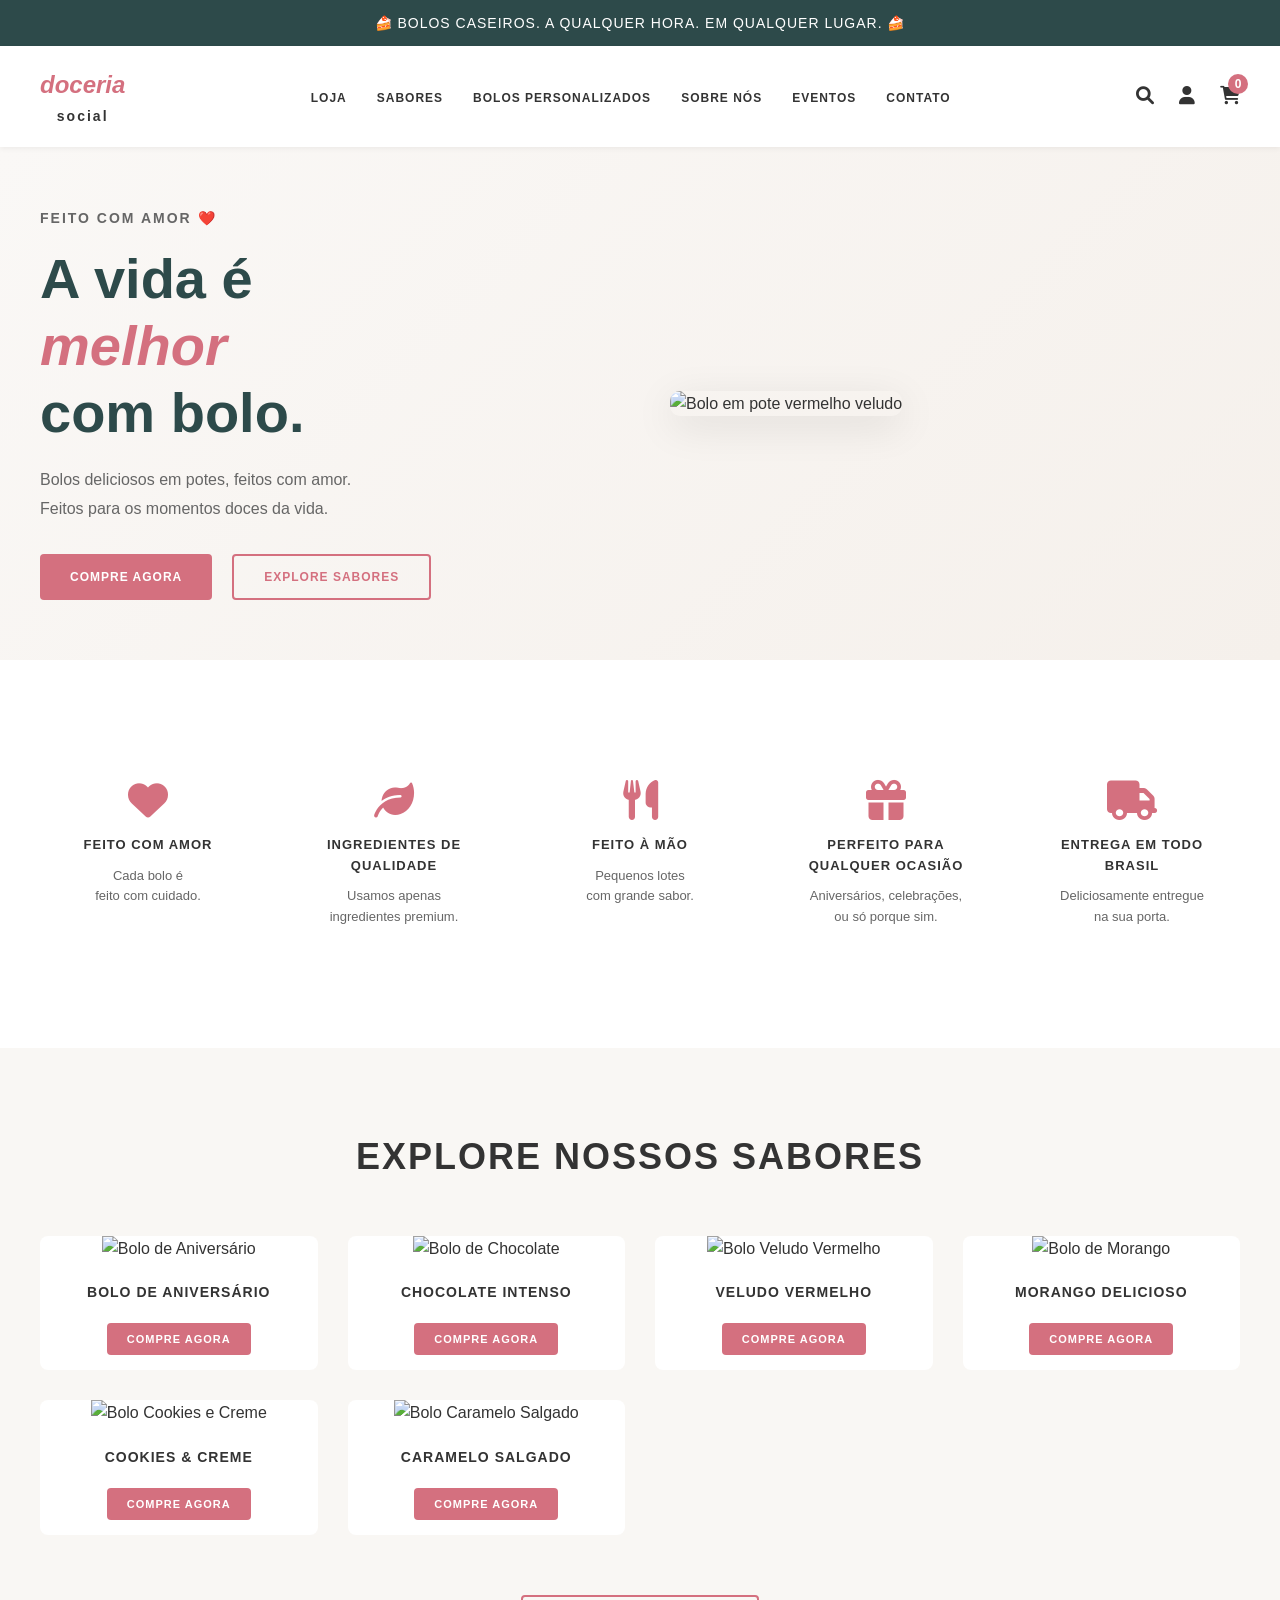
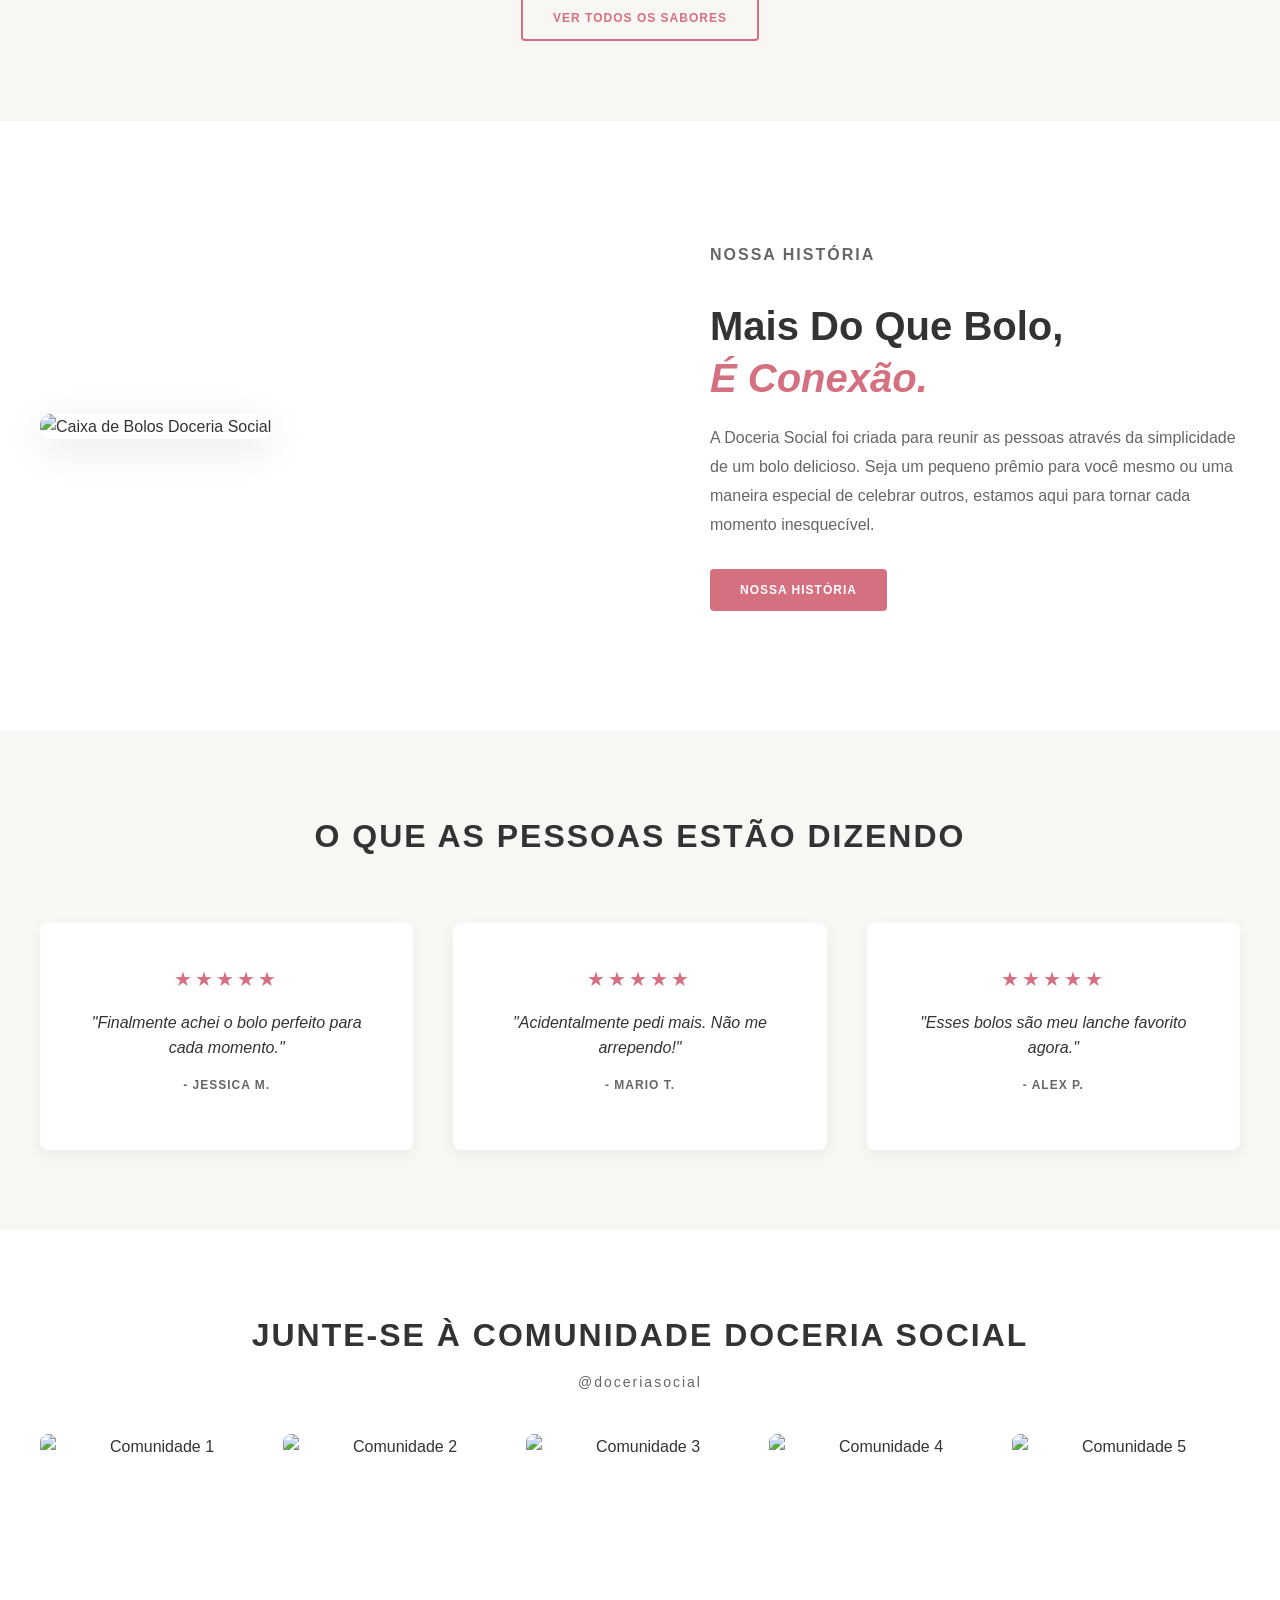
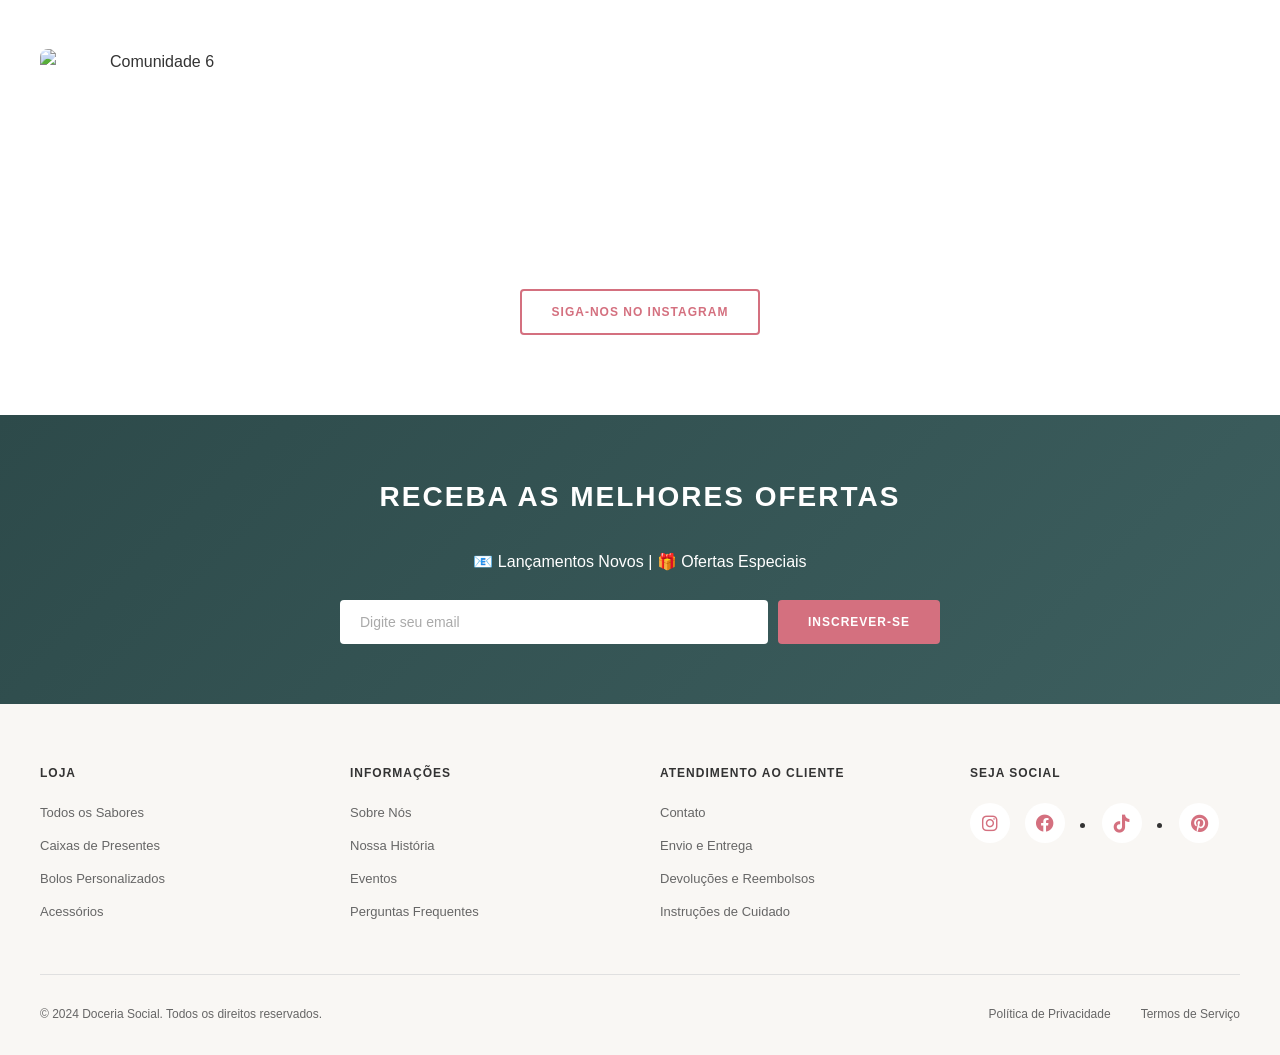
==== index.html @ 0eef9b33 "Criação inicial do site da doceria com HTML, CSS e JavaScript" ====
<!DOCTYPE html>
<html lang="pt-BR">
<head>
    <meta charset="UTF-8">
    <meta name="viewport" content="width=device-width, initial-scale=1.0">
    <title>Doceria Social - Bolos Caseiros, A Qualquer Hora, Em Qualquer Lugar</title>
    <link rel="stylesheet" href="style.css">
    <link rel="stylesheet" href="https://cdnjs.cloudflare.com/ajax/libs/font-awesome/6.0.0/css/all.min.css">
</head>
<body>
    <!-- Header -->
    <header class="header">
        <div class="header-top">
            <p>🍰 BOLOS CASEIROS. A QUALQUER HORA. EM QUALQUER LUGAR. 🍰</p>
        </div>
        <nav class="navbar">
            <div class="nav-container">
                <div class="logo">
                    <span class="logo-text">doceria</span>
                    <span class="logo-subtitle">social</span>
                </div>
                <ul class="nav-menu">
                    <li><a href="#shop">LOJA</a></li>
                    <li><a href="#flavors">SABORES</a></li>
                    <li><a href="#custom">BOLOS PERSONALIZADOS</a></li>
                    <li><a href="#about">SOBRE NÓS</a></li>
                    <li><a href="#events">EVENTOS</a></li>
                    <li><a href="#contact">CONTATO</a></li>
                </ul>
                <div class="nav-icons">
                    <a href="#search"><i class="fas fa-search"></i></a>
                    <a href="#account"><i class="fas fa-user"></i></a>
                    <a href="#cart"><i class="fas fa-shopping-cart"></i><span class="cart-badge">0</span></a>
                </div>
            </div>
        </nav>
    </header>

    <!-- Hero Section -->
    <section class="hero">
        <div class="hero-content">
            <p class="hero-subtitle">FEITO COM AMOR ❤️</p>
            <h1>A vida é<br><span class="hero-highlight">melhor</span><br>com bolo.</h1>
            <p class="hero-description">Bolos deliciosos em potes, feitos com amor.<br>Feitos para os momentos doces da vida.</p>
            <div class="hero-buttons">
                <button class="btn btn-primary">COMPRE AGORA</button>
                <button class="btn btn-secondary">EXPLORE SABORES</button>
            </div>
        </div>
        <div class="hero-image">
            <img src="images/hero-cake.jpg" alt="Bolo em pote vermelho veludo">
        </div>
    </section>

    <!-- Features Section -->
    <section class="features">
        <div class="features-container">
            <div class="feature">
                <i class="fas fa-heart"></i>
                <h3>FEITO COM AMOR</h3>
                <p>Cada bolo é<br>feito com cuidado.</p>
            </div>
            <div class="feature">
                <i class="fas fa-leaf"></i>
                <h3>INGREDIENTES DE QUALIDADE</h3>
                <p>Usamos apenas<br>ingredientes premium.</p>
            </div>
            <div class="feature">
                <i class="fas fa-utensils"></i>
                <h3>FEITO À MÃO</h3>
                <p>Pequenos lotes<br>com grande sabor.</p>
            </div>
            <div class="feature">
                <i class="fas fa-gift"></i>
                <h3>PERFEITO PARA QUALQUER OCASIÃO</h3>
                <p>Aniversários, celebrações,<br>ou só porque sim.</p>
            </div>
            <div class="feature">
                <i class="fas fa-truck"></i>
                <h3>ENTREGA EM TODO BRASIL</h3>
                <p>Deliciosamente entregue<br>na sua porta.</p>
            </div>
        </div>
    </section>

    <!-- Most Loved Flavors -->
    <section id="flavors" class="flavors">
        <div class="section-title">
            <h2>EXPLORE NOSSOS SABORES</h2>
        </div>
        <div class="flavors-grid">
            <div class="flavor-card">
                <img src="images/bolo-aniversario.jpg" alt="Bolo de Aniversário">
                <h3>BOLO DE ANIVERSÁRIO</h3>
                <button class="btn-flavor">COMPRE AGORA</button>
            </div>
            <div class="flavor-card">
                <img src="images/bolo-chocolate.jpg" alt="Bolo de Chocolate">
                <h3>CHOCOLATE INTENSO</h3>
                <button class="btn-flavor">COMPRE AGORA</button>
            </div>
            <div class="flavor-card">
                <img src="images/bolo-veludo.jpg" alt="Bolo Veludo Vermelho">
                <h3>VELUDO VERMELHO</h3>
                <button class="btn-flavor">COMPRE AGORA</button>
            </div>
            <div class="flavor-card">
                <img src="images/bolo-morango.jpg" alt="Bolo de Morango">
                <h3>MORANGO DELICIOSO</h3>
                <button class="btn-flavor">COMPRE AGORA</button>
            </div>
            <div class="flavor-card">
                <img src="images/bolo-cookies.jpg" alt="Bolo Cookies e Creme">
                <h3>COOKIES & CREME</h3>
                <button class="btn-flavor">COMPRE AGORA</button>
            </div>
            <div class="flavor-card">
                <img src="images/bolo-caramelo.jpg" alt="Bolo Caramelo Salgado">
                <h3>CARAMELO SALGADO</h3>
                <button class="btn-flavor">COMPRE AGORA</button>
            </div>
        </div>
        <button class="btn btn-view-all">VER TODOS OS SABORES</button>
    </section>

    <!-- Our Story -->
    <section id="about" class="story">
        <div class="story-image">
            <img src="images/story-box.jpg" alt="Caixa de Bolos Doceria Social">
        </div>
        <div class="story-content">
            <p class="story-label">NOSSA HISTÓRIA</p>
            <h2>Mais Do Que Bolo,<br><span class="highlight">É Conexão.</span></h2>
            <p>A Doceria Social foi criada para reunir as pessoas através da simplicidade de um bolo delicioso. Seja um pequeno prêmio para você mesmo ou uma maneira especial de celebrar outros, estamos aqui para tornar cada momento inesquecível.</p>
            <button class="btn btn-primary">NOSSA HISTÓRIA</button>
        </div>
    </section>

    <!-- Testimonials -->
    <section class="testimonials">
        <h2>O QUE AS PESSOAS ESTÃO DIZENDO</h2>
        <div class="testimonials-grid">
            <div class="testimonial">
                <div class="stars">★★★★★</div>
                <p>"Finalmente achei o bolo perfeito para cada momento."</p>
                <p class="author">- JESSICA M.</p>
            </div>
            <div class="testimonial">
                <div class="stars">★★★★★</div>
                <p>"Acidentalmente pedi mais. Não me arrependo!"</p>
                <p class="author">- MARIO T.</p>
            </div>
            <div class="testimonial">
                <div class="stars">★★★★★</div>
                <p>"Esses bolos são meu lanche favorito agora."</p>
                <p class="author">- ALEX P.</p>
            </div>
        </div>
    </section>

    <!-- Community -->
    <section class="community">
        <h2>JUNTE-SE À COMUNIDADE DOCERIA SOCIAL</h2>
        <p>@doceriasocial</p>
        <div class="community-grid">
            <img src="images/community-1.jpg" alt="Comunidade 1">
            <img src="images/community-2.jpg" alt="Comunidade 2">
            <img src="images/community-3.jpg" alt="Comunidade 3">
            <img src="images/community-4.jpg" alt="Comunidade 4">
            <img src="images/community-5.jpg" alt="Comunidade 5">
            <img src="images/community-6.jpg" alt="Comunidade 6">
        </div>
        <button class="btn btn-secondary">SIGA-NOS NO INSTAGRAM</button>
    </section>

    <!-- Newsletter -->
    <section class="newsletter">
        <h2>RECEBA AS MELHORES OFERTAS</h2>
        <div class="newsletter-content">
            <div class="newsletter-text">
                <p>📧 Lançamentos Novos | 🎁 Ofertas Especiais</p>
            </div>
            <form class="newsletter-form">
                <input type="email" placeholder="Digite seu email" required>
                <button type="submit" class="btn btn-primary">INSCREVER-SE</button>
            </form>
        </div>
    </section>

    <!-- Footer -->
    <footer class="footer">
        <div class="footer-content">
            <div class="footer-section">
                <h4>LOJA</h4>
                <ul>
                    <li><a href="#">Todos os Sabores</a></li>
                    <li><a href="#">Caixas de Presentes</a></li>
                    <li><a href="#">Bolos Personalizados</a></li>
                    <li><a href="#">Acessórios</a></li>
                </ul>
            </div>
            <div class="footer-section">
                <h4>INFORMAÇÕES</h4>
                <ul>
                    <li><a href="#">Sobre Nós</a></li>
                    <li><a href="#">Nossa História</a></li>
                    <li><a href="#">Eventos</a></li>
                    <li><a href="#">Perguntas Frequentes</a></li>
                </ul>
            </div>
            <div class="footer-section">
                <h4>ATENDIMENTO AO CLIENTE</h4>
                <ul>
                    <li><a href="#">Contato</a></li>
                    <li><a href="#">Envio e Entrega</a></li>
                    <li><a href="#">Devoluções e Reembolsos</a></li>
                    <li><a href="#">Instruções de Cuidado</a></li>
                </ul>
            </div>
            <div class="footer-section">
                <h4>SEJA SOCIAL</h4>
                <div class="social-icons">
                    <a href="#"><i class="fab fa-instagram"></i></a>
                    <a href="#"><i class="fab fa-facebook"></i></a>
                    <li><a href="#"><i class="fab fa-tiktok"></i></a>
                    <li><a href="#"><i class="fab fa-pinterest"></i></a>
                </div>
            </div>
        </div>
        <div class="footer-bottom">
            <p>© 2024 Doceria Social. Todos os direitos reservados.</p>
            <div class="footer-links">
                <a href="#">Política de Privacidade</a>
                <a href="#">Termos de Serviço</a>
            </div>
        </div>
    </footer>

    <script src="script.js"></script>
</body>
</html>
---- style.css ----
:root {
    --primary-color: #d4707f;
    --secondary-color: #2d4a4a;
    --text-dark: #333333;
    --text-light: #666666;
    --bg-light: #f9f7f4;
    --bg-white: #ffffff;
    --accent-pink: #c8595f;
    --border-color: #e0e0e0;
    --font-family: 'Segoe UI', Tahoma, Geneva, Verdana, sans-serif;
}

* {
    margin: 0;
    padding: 0;
    box-sizing: border-box;
}

html {
    scroll-behavior: smooth;
}

body {
    font-family: var(--font-family);
    color: var(--text-dark);
    line-height: 1.6;
    background-color: var(--bg-white);
}

/* HEADER */
.header-top {
    background-color: var(--secondary-color);
    color: white;
    text-align: center;
    padding: 12px 20px;
    font-size: 14px;
    letter-spacing: 1px;
}

.navbar {
    background-color: var(--bg-white);
    box-shadow: 0 2px 5px rgba(0, 0, 0, 0.05);
    position: sticky;
    top: 0;
    z-index: 100;
}

.nav-container {
    max-width: 1400px;
    margin: 0 auto;
    padding: 20px 40px;
    display: flex;
    justify-content: space-between;
    align-items: center;
}

.logo {
    display: flex;
    flex-direction: column;
    align-items: center;
    text-decoration: none;
    cursor: pointer;
}

.logo-text {
    color: var(--primary-color);
    font-size: 24px;
    font-weight: 700;
    font-style: italic;
}

.logo-subtitle {
    color: var(--text-dark);
    font-size: 14px;
    font-weight: 700;
    letter-spacing: 2px;
}

.nav-menu {
    display: flex;
    list-style: none;
    gap: 30px;
}

.nav-menu a {
    text-decoration: none;
    color: var(--text-dark);
    font-size: 12px;
    font-weight: 600;
    letter-spacing: 1px;
    transition: color 0.3s ease;
}

.nav-menu a:hover {
    color: var(--primary-color);
}

.nav-icons {
    display: flex;
    gap: 25px;
    align-items: center;
}

.nav-icons a {
    color: var(--text-dark);
    font-size: 18px;
    text-decoration: none;
    transition: color 0.3s ease;
    position: relative;
}

.nav-icons a:hover {
    color: var(--primary-color);
}

.cart-badge {
    position: absolute;
    top: -8px;
    right: -8px;
    background-color: var(--primary-color);
    color: white;
    border-radius: 50%;
    width: 20px;
    height: 20px;
    display: flex;
    align-items: center;
    justify-content: center;
    font-size: 12px;
    font-weight: bold;
}

/* HERO SECTION */
.hero {
    display: grid;
    grid-template-columns: 1fr 1fr;
    max-width: 1400px;
    margin: 0 auto;
    padding: 60px 40px;
    align-items: center;
    gap: 60px;
    background: linear-gradient(135deg, #faf8f6 0%, #f5f0eb 100%);
}

.hero-content {
    padding-right: 40px;
}

.hero-subtitle {
    color: var(--text-light);
    font-size: 14px;
    letter-spacing: 2px;
    font-weight: 600;
    margin-bottom: 15px;
}

.hero h1 {
    font-size: 56px;
    line-height: 1.2;
    color: var(--secondary-color);
    margin-bottom: 20px;
    font-weight: 700;
}

.hero-highlight {
    color: var(--primary-color);
    font-style: italic;
}

.hero-description {
    color: var(--text-light);
    font-size: 16px;
    margin-bottom: 30px;
    line-height: 1.8;
}

.hero-buttons {
    display: flex;
    gap: 20px;
}

.hero-image img {
    width: 100%;
    height: auto;
    border-radius: 10px;
    box-shadow: 0 10px 40px rgba(0, 0, 0, 0.1);
}

/* BUTTONS */
.btn {
    padding: 14px 30px;
    border: none;
    border-radius: 4px;
    font-size: 12px;
    font-weight: 700;
    letter-spacing: 1px;
    cursor: pointer;
    transition: all 0.3s ease;
    text-transform: uppercase;
}

.btn-primary {
    background-color: var(--primary-color);
    color: white;
}

.btn-primary:hover {
    background-color: var(--accent-pink);
    transform: translateY(-2px);
    box-shadow: 0 5px 15px rgba(212, 112, 127, 0.3);
}

.btn-secondary {
    background-color: transparent;
    color: var(--primary-color);
    border: 2px solid var(--primary-color);
}

.btn-secondary:hover {
    background-color: var(--primary-color);
    color: white;
}

.btn-view-all {
    background-color: transparent;
    color: var(--primary-color);
    border: 2px solid var(--primary-color);
    margin-top: 40px;
}

.btn-flavor {
    background-color: var(--primary-color);
    color: white;
    padding: 10px 20px;
    border: none;
    border-radius: 4px;
    font-size: 11px;
    font-weight: 700;
    letter-spacing: 1px;
    cursor: pointer;
    transition: all 0.3s ease;
    text-transform: uppercase;
}

.btn-flavor:hover {
    background-color: var(--accent-pink);
}

/* FEATURES SECTION */
.features {
    max-width: 1400px;
    margin: 60px auto;
    padding: 40px;
}

.features-container {
    display: grid;
    grid-template-columns: repeat(5, 1fr);
    gap: 30px;
    text-align: center;
}

.feature {
    padding: 20px;
}

.feature i {
    font-size: 40px;
    color: var(--primary-color);
    margin-bottom: 15px;
}

.feature h3 {
    color: var(--text-dark);
    font-size: 13px;
    letter-spacing: 1px;
    margin-bottom: 10px;
    font-weight: 700;
}

.feature p {
    color: var(--text-light);
    font-size: 13px;
    line-height: 1.6;
}

/* FLAVORS SECTION */
.flavors {
    background-color: var(--bg-light);
    padding: 80px 40px;
    text-align: center;
}

.section-title {
    margin-bottom: 50px;
}

.section-title h2 {
    font-size: 36px;
    color: var(--text-dark);
    letter-spacing: 2px;
    font-weight: 700;
}

.flavors-grid {
    display: grid;
    grid-template-columns: repeat(auto-fit, minmax(250px, 1fr));
    gap: 30px;
    max-width: 1400px;
    margin: 0 auto 40px;
}

.flavor-card {
    background-color: white;
    border-radius: 8px;
    overflow: hidden;
    transition: transform 0.3s ease, box-shadow 0.3s ease;
    cursor: pointer;
}

.flavor-card:hover {
    transform: translateY(-5px);
    box-shadow: 0 10px 30px rgba(0, 0, 0, 0.1);
}

.flavor-card img {
    width: 100%;
    height: 250px;
    object-fit: cover;
}

.flavor-card h3 {
    padding: 20px;
    font-size: 14px;
    color: var(--text-dark);
    letter-spacing: 1px;
    font-weight: 700;
}

.flavor-card .btn-flavor {
    margin-bottom: 15px;
}

.flavors .btn-view-all {
    display: inline-block;
    margin-top: 20px;
}

/* STORY SECTION */
.story {
    display: grid;
    grid-template-columns: 1fr 1fr;
    max-width: 1400px;
    margin: 60px auto;
    padding: 60px 40px;
    gap: 60px;
    align-items: center;
}

.story-image img {
    width: 100%;
    height: auto;
    border-radius: 10px;
    box-shadow: 0 10px 40px rgba(0, 0, 0, 0.1);
}

.story-content {
    padding-left: 40px;
}

.story-label {
    color: var(--text-light);
    font-size: 12px;
    letter-spacing: 2px;
    font-weight: 600;
    margin-bottom: 15px;
}

.story-content h2 {
    font-size: 40px;
    color: var(--text-dark);
    margin-bottom: 20px;
    line-height: 1.3;
    font-weight: 700;
}

.story-content .highlight {
    color: var(--primary-color);
    font-style: italic;
}

.story-content p {
    color: var(--text-light);
    font-size: 16px;
    margin-bottom: 30px;
    line-height: 1.8;
}

/* TESTIMONIALS */
.testimonials {
    background-color: var(--bg-light);
    padding: 80px 40px;
    text-align: center;
}

.testimonials h2 {
    font-size: 32px;
    color: var(--text-dark);
    letter-spacing: 2px;
    margin-bottom: 60px;
    font-weight: 700;
}

.testimonials-grid {
    display: grid;
    grid-template-columns: repeat(auto-fit, minmax(300px, 1fr));
    gap: 40px;
    max-width: 1200px;
    margin: 0 auto;
}

.testimonial {
    background-color: white;
    padding: 40px;
    border-radius: 8px;
    box-shadow: 0 5px 15px rgba(0, 0, 0, 0.05);
}

.testimonial .stars {
    color: var(--primary-color);
    font-size: 20px;
    margin-bottom: 15px;
    letter-spacing: 3px;
}

.testimonial p {
    color: var(--text-dark);
    font-size: 16px;
    margin-bottom: 15px;
    font-style: italic;
}

.testimonial .author {
    color: var(--text-light);
    font-size: 12px;
    font-weight: 600;
    letter-spacing: 1px;
    font-style: normal;
}

/* COMMUNITY */
.community {
    padding: 80px 40px;
    text-align: center;
    background-color: white;
}

.community h2 {
    font-size: 32px;
    color: var(--text-dark);
    letter-spacing: 2px;
    margin-bottom: 10px;
    font-weight: 700;
}

.community > p {
    color: var(--text-light);
    font-size: 14px;
    letter-spacing: 2px;
    margin-bottom: 40px;
}

.community-grid {
    display: grid;
    grid-template-columns: repeat(auto-fit, minmax(200px, 1fr));
    gap: 15px;
    max-width: 1200px;
    margin: 0 auto 40px;
}

.community-grid img {
    width: 100%;
    height: 200px;
    object-fit: cover;
    border-radius: 8px;
    cursor: pointer;
    transition: transform 0.3s ease;
}

.community-grid img:hover {
    transform: scale(1.05);
}

/* NEWSLETTER */
.newsletter {
    background: linear-gradient(135deg, var(--secondary-color) 0%, #3d5f5f 100%);
    color: white;
    padding: 60px 40px;
    text-align: center;
}

.newsletter h2 {
    font-size: 28px;
    letter-spacing: 2px;
    margin-bottom: 30px;
    font-weight: 700;
}

.newsletter-content {
    max-width: 600px;
    margin: 0 auto;
}

.newsletter-text {
    margin-bottom: 25px;
}

.newsletter-text p {
    font-size: 16px;
}

.newsletter-form {
    display: flex;
    gap: 10px;
}

.newsletter-form input {
    flex: 1;
    padding: 14px 20px;
    border: none;
    border-radius: 4px;
    font-size: 14px;
}

.newsletter-form input::placeholder {
    color: #aaa;
}

/* FOOTER */
.footer {
    background-color: var(--bg-light);
    padding: 60px 40px 30px;
}

.footer-content {
    max-width: 1400px;
    margin: 0 auto 40px;
    display: grid;
    grid-template-columns: repeat(4, 1fr);
    gap: 40px;
}

.footer-section h4 {
    color: var(--text-dark);
    font-size: 12px;
    letter-spacing: 1px;
    margin-bottom: 20px;
    font-weight: 700;
}

.footer-section ul {
    list-style: none;
}

.footer-section a {
    color: var(--text-light);
    text-decoration: none;
    font-size: 13px;
    display: block;
    margin-bottom: 12px;
    transition: color 0.3s ease;
}

.footer-section a:hover {
    color: var(--primary-color);
}

.social-icons {
    display: flex;
    gap: 15px;
}

.social-icons a {
    display: inline-flex;
    width: 40px;
    height: 40px;
    background-color: white;
    border-radius: 50%;
    align-items: center;
    justify-content: center;
    color: var(--primary-color);
    font-size: 18px;
    margin-bottom: 0;
    transition: all 0.3s ease;
}

.social-icons a:hover {
    background-color: var(--primary-color);
    color: white;
}

.footer-bottom {
    max-width: 1400px;
    margin: 0 auto;
    padding-top: 30px;
    border-top: 1px solid var(--border-color);
    display: flex;
    justify-content: space-between;
    align-items: center;
}

.footer-bottom p {
    color: var(--text-light);
    font-size: 12px;
}

.footer-links {
    display: flex;
    gap: 30px;
}

.footer-links a {
    color: var(--text-light);
    text-decoration: none;
    font-size: 12px;
    transition: color 0.3s ease;
}

.footer-links a:hover {
    color: var(--primary-color);
}

/* RESPONSIVE */
@media (max-width: 768px) {
    .nav-container {
        flex-direction: column;
        gap: 20px;
        padding: 15px 20px;
    }

    .nav-menu {
        flex-wrap: wrap;
        gap: 15px;
        justify-content: center;
    }

    .hero {
        grid-template-columns: 1fr;
        padding: 40px 20px;
        gap: 30px;
    }

    .hero-content {
        padding-right: 0;
    }

    .hero h1 {
        font-size: 36px;
    }

    .hero-buttons {
        flex-direction: column;
    }

    .features-container {
        grid-template-columns: repeat(auto-fit, minmax(150px, 1fr));
        gap: 20px;
    }

    .story {
        grid-template-columns: 1fr;
        padding: 40px 20px;
        gap: 30px;
    }

    .story-content {
        padding-left: 0;
    }

    .flavors-grid {
        grid-template-columns: repeat(auto-fit, minmax(200px, 1fr));
    }

    .footer-content {
        grid-template-columns: repeat(2, 1fr);
        gap: 30px;
    }

    .footer-bottom {
        flex-direction: column;
        gap: 20px;
        text-align: center;
    }

    .testimonials-grid {
        grid-template-columns: 1fr;
    }
}
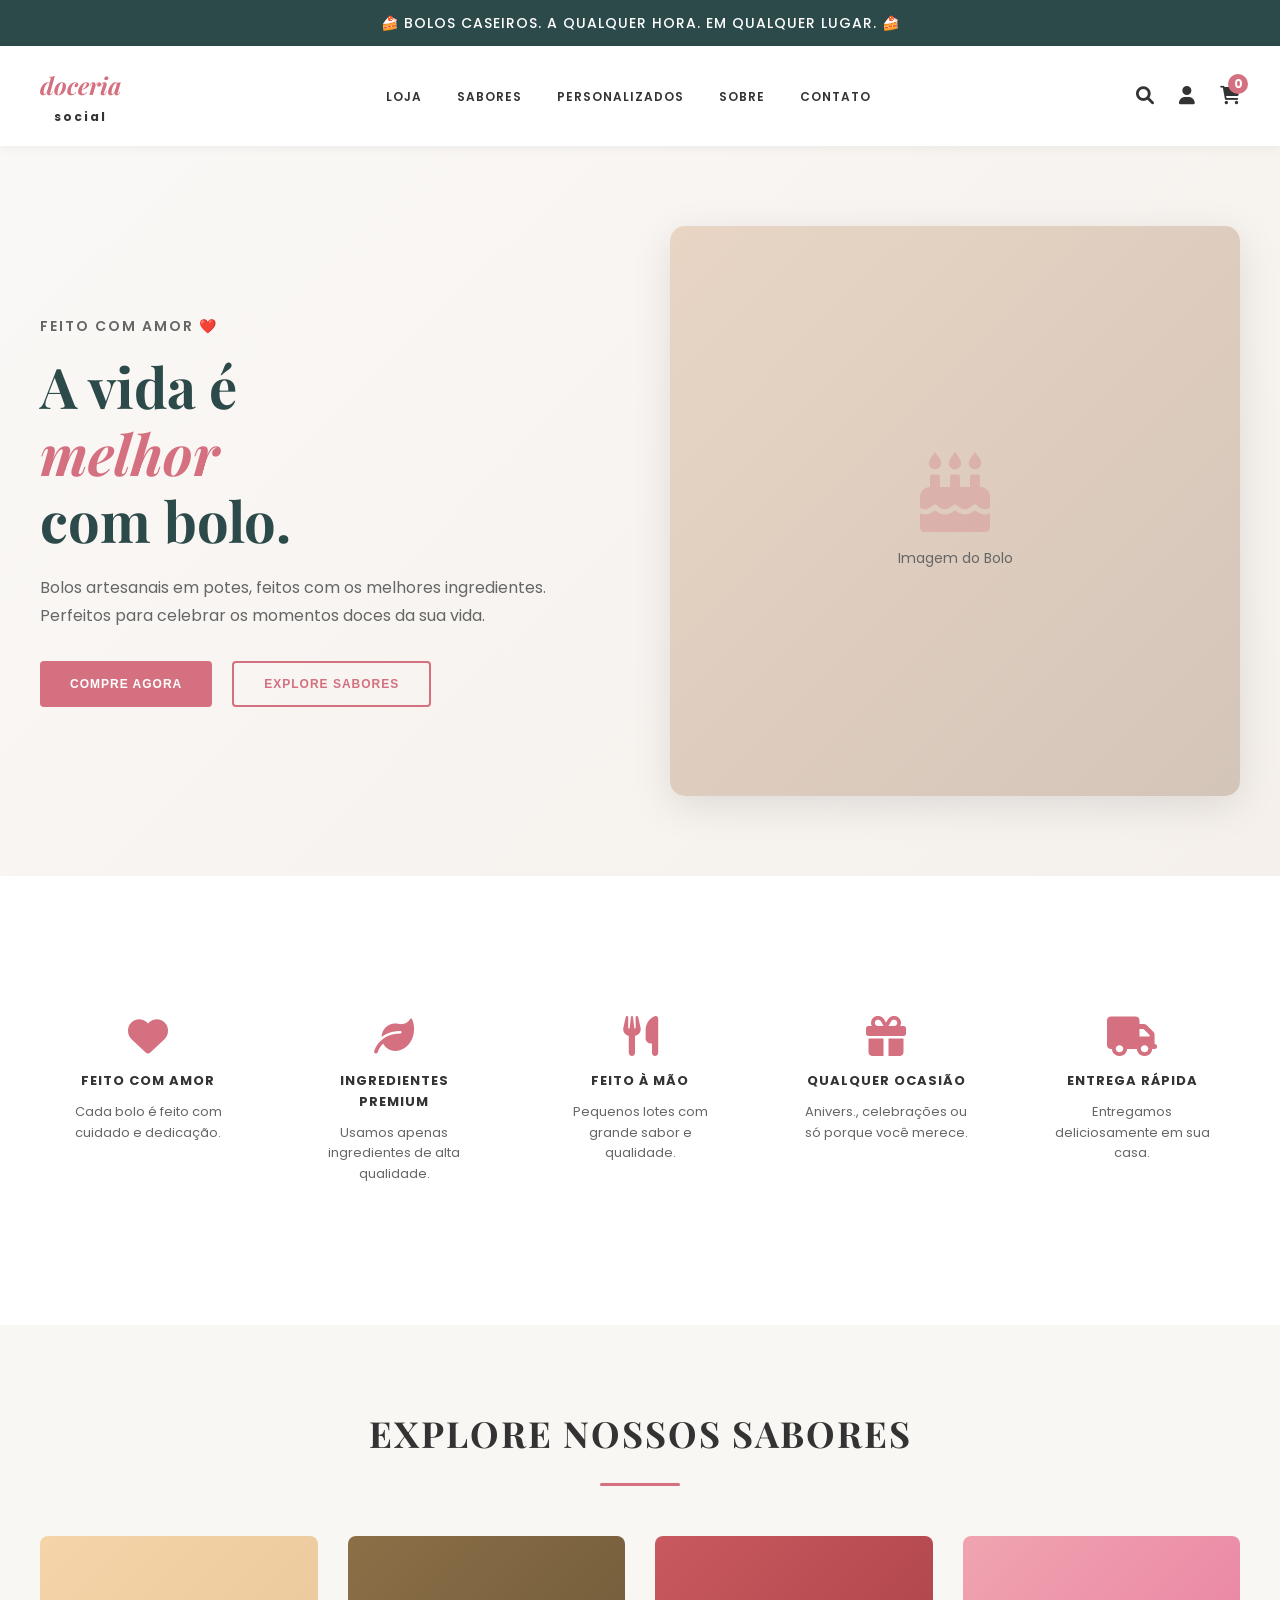
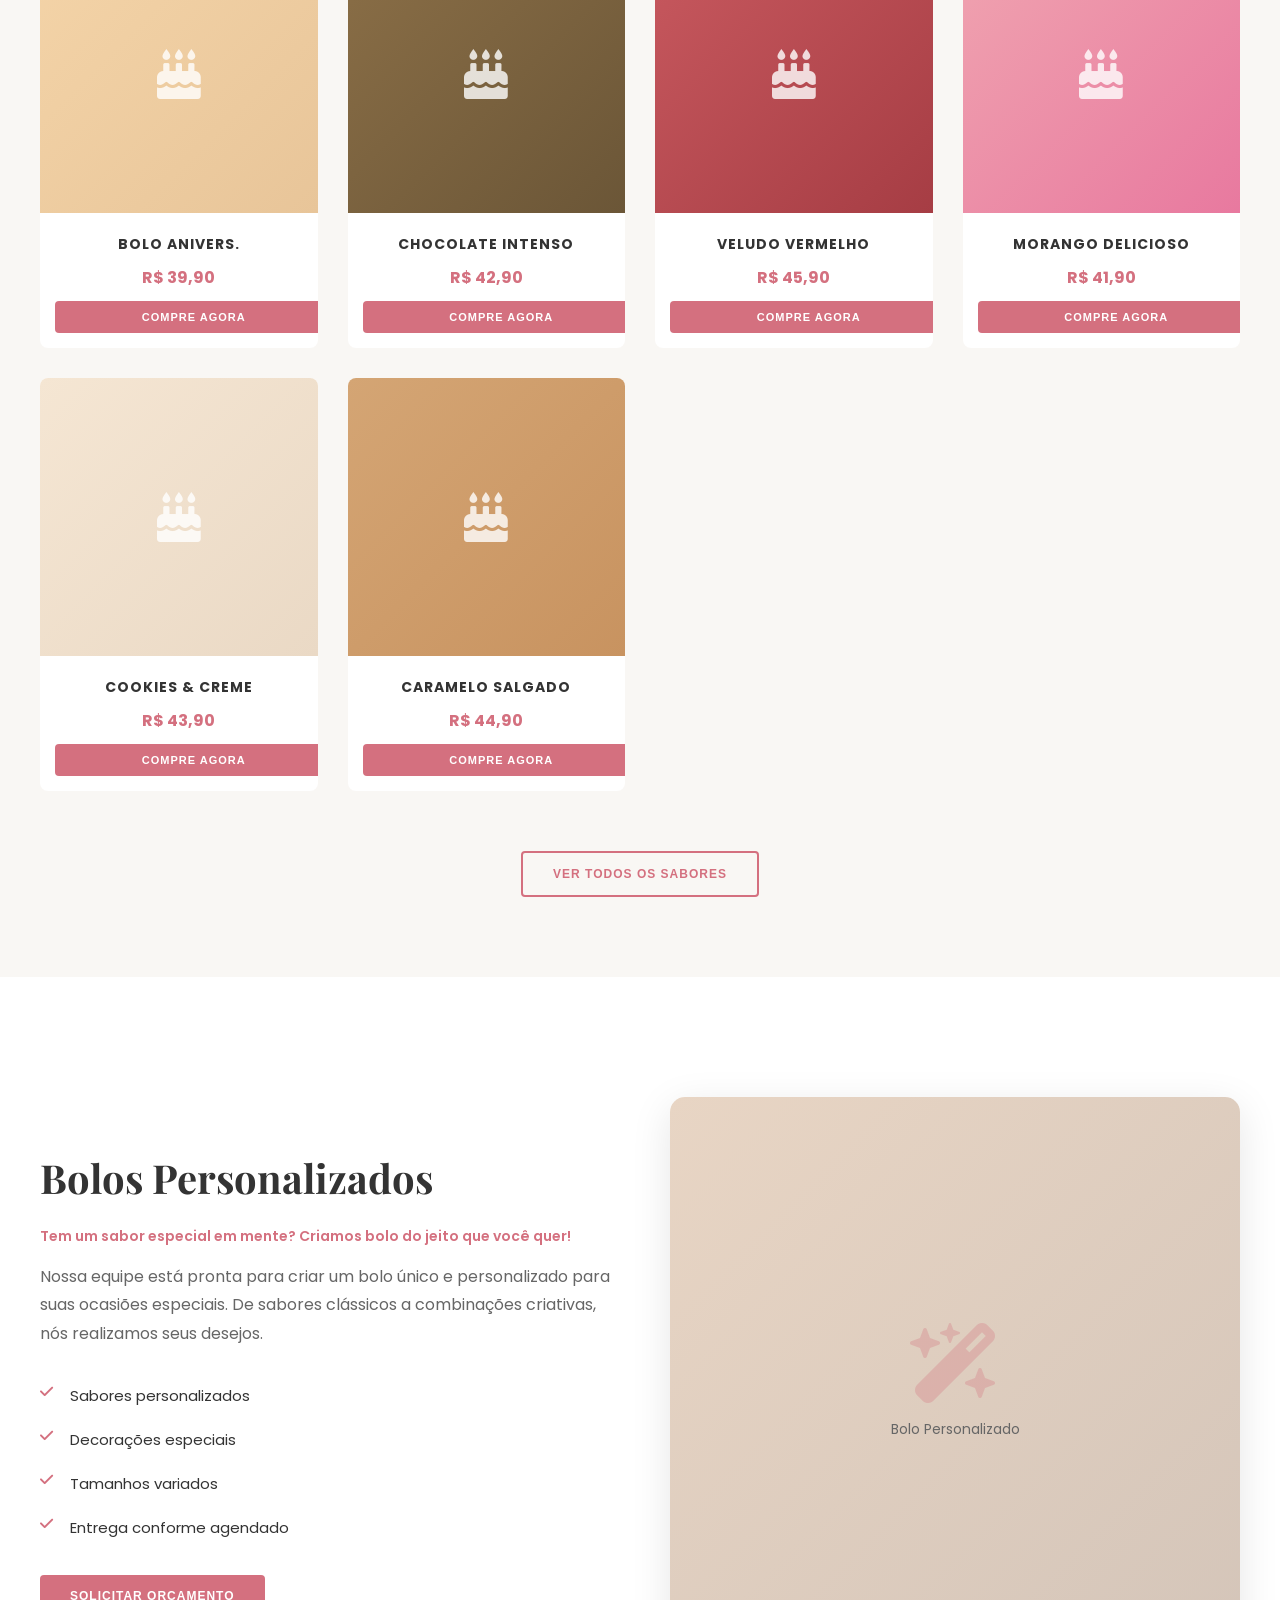
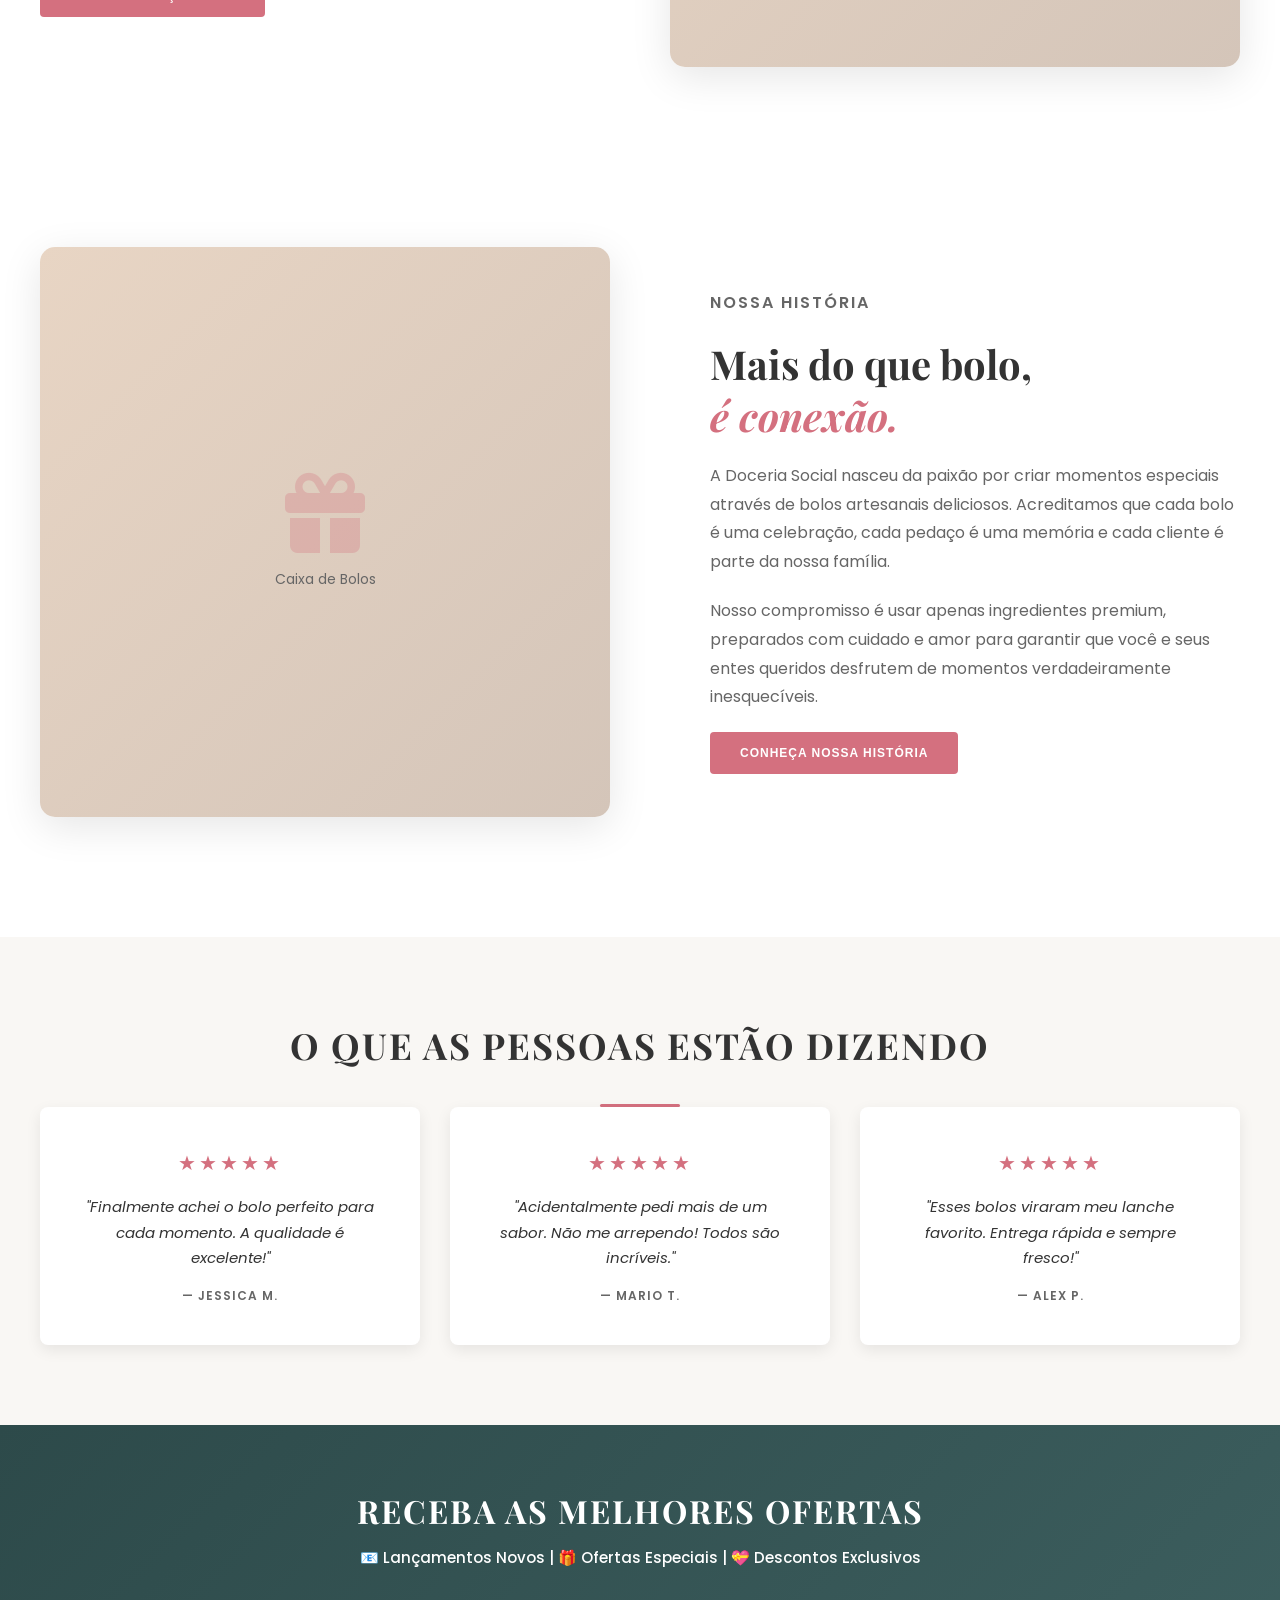
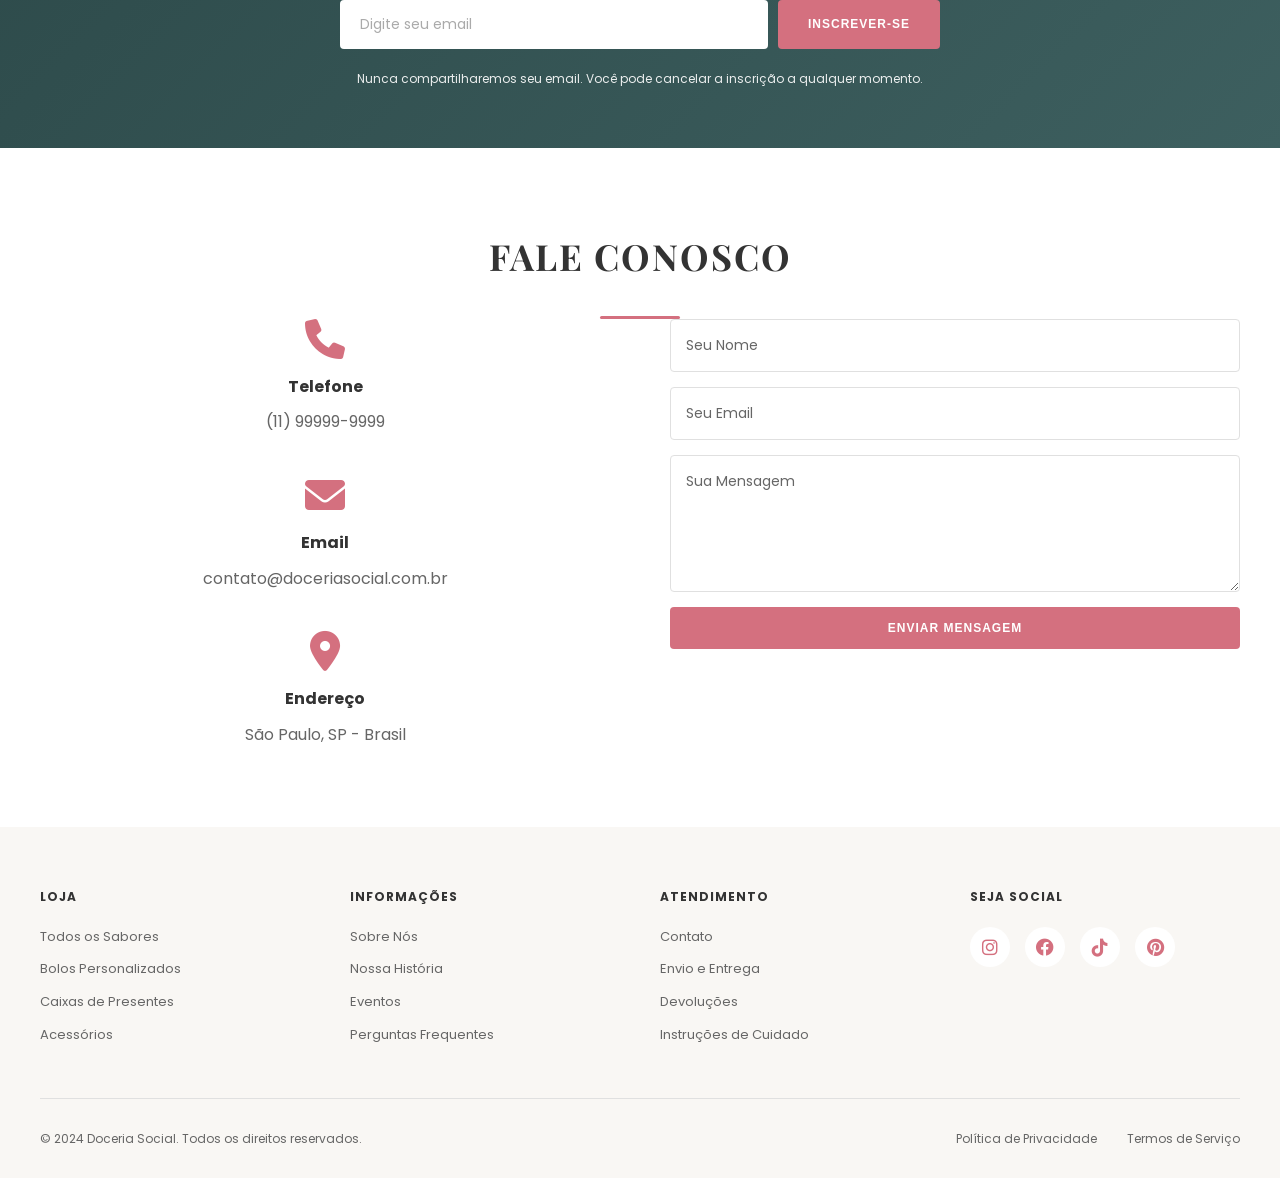
==== commit aead8a0b: "Refatoração completa: correção de bugs e design profissional" ====
--- a/index.html
+++ b/index.html
@@ -3,9 +3,10 @@
 <head>
     <meta charset="UTF-8">
     <meta name="viewport" content="width=device-width, initial-scale=1.0">
-    <title>Doceria Social - Bolos Caseiros, A Qualquer Hora, Em Qualquer Lugar</title>
+    <title>Doceria Social - Bolos Caseiros Artesanais 🍰</title>
     <link rel="stylesheet" href="style.css">
     <link rel="stylesheet" href="https://cdnjs.cloudflare.com/ajax/libs/font-awesome/6.0.0/css/all.min.css">
+    <link href="https://fonts.googleapis.com/css2?family=Playfair+Display:wght@700&family=Poppins:wght@400;500;600;700&display=swap" rel="stylesheet">
 </head>
 <body>
     <!-- Header -->
@@ -22,15 +23,19 @@
                 <ul class="nav-menu">
                     <li><a href="#shop">LOJA</a></li>
                     <li><a href="#flavors">SABORES</a></li>
-                    <li><a href="#custom">BOLOS PERSONALIZADOS</a></li>
-                    <li><a href="#about">SOBRE NÓS</a></li>
-                    <li><a href="#events">EVENTOS</a></li>
+                    <li><a href="#custom">PERSONALIZADOS</a></li>
+                    <li><a href="#about">SOBRE</a></li>
                     <li><a href="#contact">CONTATO</a></li>
                 </ul>
                 <div class="nav-icons">
-                    <a href="#search"><i class="fas fa-search"></i></a>
-                    <a href="#account"><i class="fas fa-user"></i></a>
-                    <a href="#cart"><i class="fas fa-shopping-cart"></i><span class="cart-badge">0</span></a>
+                    <a href="#search" class="icon-link"><i class="fas fa-search"></i></a>
+                    <a href="#account" class="icon-link"><i class="fas fa-user"></i></a>
+                    <a href="#cart" class="icon-link cart-icon"><i class="fas fa-shopping-cart"></i><span class="cart-badge">0</span></a>
+                </div>
+                <div class="hamburger">
+                    <span></span>
+                    <span></span>
+                    <span></span>
                 </div>
             </div>
         </nav>
@@ -41,44 +46,47 @@
         <div class="hero-content">
             <p class="hero-subtitle">FEITO COM AMOR ❤️</p>
             <h1>A vida é<br><span class="hero-highlight">melhor</span><br>com bolo.</h1>
-            <p class="hero-description">Bolos deliciosos em potes, feitos com amor.<br>Feitos para os momentos doces da vida.</p>
+            <p class="hero-description">Bolos artesanais em potes, feitos com os melhores ingredientes.<br>Perfeitos para celebrar os momentos doces da sua vida.</p>
             <div class="hero-buttons">
-                <button class="btn btn-primary">COMPRE AGORA</button>
-                <button class="btn btn-secondary">EXPLORE SABORES</button>
+                <button class="btn btn-primary" onclick="document.getElementById('flavors').scrollIntoView({behavior: 'smooth'})">COMPRE AGORA</button>
+                <button class="btn btn-secondary" onclick="document.getElementById('flavors').scrollIntoView({behavior: 'smooth'})">EXPLORE SABORES</button>
             </div>
         </div>
         <div class="hero-image">
-            <img src="images/hero-cake.jpg" alt="Bolo em pote vermelho veludo">
+            <div class="hero-placeholder">
+                <i class="fas fa-birthday-cake"></i>
+                <p>Imagem do Bolo</p>
+            </div>
         </div>
     </section>
 
     <!-- Features Section -->
-    <section class="features">
+    <section class="features" id="shop">
         <div class="features-container">
             <div class="feature">
                 <i class="fas fa-heart"></i>
                 <h3>FEITO COM AMOR</h3>
-                <p>Cada bolo é<br>feito com cuidado.</p>
+                <p>Cada bolo é feito com cuidado e dedicação.</p>
             </div>
             <div class="feature">
                 <i class="fas fa-leaf"></i>
-                <h3>INGREDIENTES DE QUALIDADE</h3>
-                <p>Usamos apenas<br>ingredientes premium.</p>
+                <h3>INGREDIENTES PREMIUM</h3>
+                <p>Usamos apenas ingredientes de alta qualidade.</p>
             </div>
             <div class="feature">
                 <i class="fas fa-utensils"></i>
                 <h3>FEITO À MÃO</h3>
-                <p>Pequenos lotes<br>com grande sabor.</p>
+                <p>Pequenos lotes com grande sabor e qualidade.</p>
             </div>
             <div class="feature">
                 <i class="fas fa-gift"></i>
-                <h3>PERFEITO PARA QUALQUER OCASIÃO</h3>
-                <p>Aniversários, celebrações,<br>ou só porque sim.</p>
+                <h3>QUALQUER OCASIÃO</h3>
+                <p>Anivers., celebrações ou só porque você merece.</p>
             </div>
             <div class="feature">
                 <i class="fas fa-truck"></i>
-                <h3>ENTREGA EM TODO BRASIL</h3>
-                <p>Deliciosamente entregue<br>na sua porta.</p>
+                <h3>ENTREGA RÁPIDA</h3>
+                <p>Entregamos deliciosamente em sua casa.</p>
             </div>
         </div>
     </section>
@@ -87,102 +95,184 @@
     <section id="flavors" class="flavors">
         <div class="section-title">
             <h2>EXPLORE NOSSOS SABORES</h2>
+            <div class="title-line"></div>
         </div>
         <div class="flavors-grid">
             <div class="flavor-card">
-                <img src="images/bolo-aniversario.jpg" alt="Bolo de Aniversário">
-                <h3>BOLO DE ANIVERSÁRIO</h3>
-                <button class="btn-flavor">COMPRE AGORA</button>
-            </div>
-            <div class="flavor-card">
-                <img src="images/bolo-chocolate.jpg" alt="Bolo de Chocolate">
+                <div class="flavor-image">
+                    <div class="placeholder-img golden">
+                        <i class="fas fa-cake-candles"></i>
+                    </div>
+                </div>
+                <h3>BOLO ANIVERS.</h3>
+                <p class="flavor-price">R$ 39,90</p>
+                <button class="btn-flavor">COMPRE AGORA</button>
+            </div>
+            <div class="flavor-card">
+                <div class="flavor-image">
+                    <div class="placeholder-img brown">
+                        <i class="fas fa-cake-candles"></i>
+                    </div>
+                </div>
                 <h3>CHOCOLATE INTENSO</h3>
-                <button class="btn-flavor">COMPRE AGORA</button>
-            </div>
-            <div class="flavor-card">
-                <img src="images/bolo-veludo.jpg" alt="Bolo Veludo Vermelho">
+                <p class="flavor-price">R$ 42,90</p>
+                <button class="btn-flavor">COMPRE AGORA</button>
+            </div>
+            <div class="flavor-card">
+                <div class="flavor-image">
+                    <div class="placeholder-img red">
+                        <i class="fas fa-cake-candles"></i>
+                    </div>
+                </div>
                 <h3>VELUDO VERMELHO</h3>
-                <button class="btn-flavor">COMPRE AGORA</button>
-            </div>
-            <div class="flavor-card">
-                <img src="images/bolo-morango.jpg" alt="Bolo de Morango">
+                <p class="flavor-price">R$ 45,90</p>
+                <button class="btn-flavor">COMPRE AGORA</button>
+            </div>
+            <div class="flavor-card">
+                <div class="flavor-image">
+                    <div class="placeholder-img pink">
+                        <i class="fas fa-cake-candles"></i>
+                    </div>
+                </div>
                 <h3>MORANGO DELICIOSO</h3>
-                <button class="btn-flavor">COMPRE AGORA</button>
-            </div>
-            <div class="flavor-card">
-                <img src="images/bolo-cookies.jpg" alt="Bolo Cookies e Creme">
+                <p class="flavor-price">R$ 41,90</p>
+                <button class="btn-flavor">COMPRE AGORA</button>
+            </div>
+            <div class="flavor-card">
+                <div class="flavor-image">
+                    <div class="placeholder-img cream">
+                        <i class="fas fa-cake-candles"></i>
+                    </div>
+                </div>
                 <h3>COOKIES & CREME</h3>
-                <button class="btn-flavor">COMPRE AGORA</button>
-            </div>
-            <div class="flavor-card">
-                <img src="images/bolo-caramelo.jpg" alt="Bolo Caramelo Salgado">
+                <p class="flavor-price">R$ 43,90</p>
+                <button class="btn-flavor">COMPRE AGORA</button>
+            </div>
+            <div class="flavor-card">
+                <div class="flavor-image">
+                    <div class="placeholder-img caramel">
+                        <i class="fas fa-cake-candles"></i>
+                    </div>
+                </div>
                 <h3>CARAMELO SALGADO</h3>
+                <p class="flavor-price">R$ 44,90</p>
                 <button class="btn-flavor">COMPRE AGORA</button>
             </div>
         </div>
         <button class="btn btn-view-all">VER TODOS OS SABORES</button>
+    </section>
+
+    <!-- Custom Cakes -->
+    <section id="custom" class="custom-cakes">
+        <div class="custom-content">
+            <h2>Bolos Personalizados</h2>
+            <p class="custom-subtitle">Tem um sabor especial em mente? Criamos bolo do jeito que você quer!</p>
+            <p class="custom-description">
+                Nossa equipe está pronta para criar um bolo único e personalizado para suas ocasiões especiais. 
+                De sabores clássicos a combinações criativas, nós realizamos seus desejos.
+            </p>
+            <ul class="custom-features">
+                <li><i class="fas fa-check"></i> Sabores personalizados</li>
+                <li><i class="fas fa-check"></i> Decorações especiais</li>
+                <li><i class="fas fa-check"></i> Tamanhos variados</li>
+                <li><i class="fas fa-check"></i> Entrega conforme agendado</li>
+            </ul>
+            <button class="btn btn-primary">SOLICITAR ORÇAMENTO</button>
+        </div>
+        <div class="custom-image">
+            <div class="custom-placeholder">
+                <i class="fas fa-wand-magic-sparkles"></i>
+                <p>Bolo Personalizado</p>
+            </div>
+        </div>
     </section>
 
     <!-- Our Story -->
     <section id="about" class="story">
         <div class="story-image">
-            <img src="images/story-box.jpg" alt="Caixa de Bolos Doceria Social">
+            <div class="story-placeholder">
+                <i class="fas fa-gift"></i>
+                <p>Caixa de Bolos</p>
+            </div>
         </div>
         <div class="story-content">
             <p class="story-label">NOSSA HISTÓRIA</p>
-            <h2>Mais Do Que Bolo,<br><span class="highlight">É Conexão.</span></h2>
-            <p>A Doceria Social foi criada para reunir as pessoas através da simplicidade de um bolo delicioso. Seja um pequeno prêmio para você mesmo ou uma maneira especial de celebrar outros, estamos aqui para tornar cada momento inesquecível.</p>
-            <button class="btn btn-primary">NOSSA HISTÓRIA</button>
+            <h2>Mais do que bolo,<br><span class="highlight">é conexão.</span></h2>
+            <p>
+                A Doceria Social nasceu da paixão por criar momentos especiais através de bolos artesanais deliciosos. 
+                Acreditamos que cada bolo é uma celebração, cada pedaço é uma memória e cada cliente é parte da nossa família.
+            </p>
+            <p>
+                Nosso compromisso é usar apenas ingredientes premium, preparados com cuidado e amor para garantir 
+                que você e seus entes queridos desfrutem de momentos verdadeiramente inesquecíveis.
+            </p>
+            <button class="btn btn-primary">CONHEÇA NOSSA HISTÓRIA</button>
         </div>
     </section>
 
     <!-- Testimonials -->
     <section class="testimonials">
         <h2>O QUE AS PESSOAS ESTÃO DIZENDO</h2>
+        <div class="title-line"></div>
         <div class="testimonials-grid">
             <div class="testimonial">
                 <div class="stars">★★★★★</div>
-                <p>"Finalmente achei o bolo perfeito para cada momento."</p>
-                <p class="author">- JESSICA M.</p>
+                <p class="testimonial-text">"Finalmente achei o bolo perfeito para cada momento. A qualidade é excelente!"</p>
+                <p class="author">— JESSICA M.</p>
             </div>
             <div class="testimonial">
                 <div class="stars">★★★★★</div>
-                <p>"Acidentalmente pedi mais. Não me arrependo!"</p>
-                <p class="author">- MARIO T.</p>
+                <p class="testimonial-text">"Acidentalmente pedi mais de um sabor. Não me arrependo! Todos são incríveis."</p>
+                <p class="author">— MARIO T.</p>
             </div>
             <div class="testimonial">
                 <div class="stars">★★★★★</div>
-                <p>"Esses bolos são meu lanche favorito agora."</p>
-                <p class="author">- ALEX P.</p>
-            </div>
-        </div>
-    </section>
-
-    <!-- Community -->
-    <section class="community">
-        <h2>JUNTE-SE À COMUNIDADE DOCERIA SOCIAL</h2>
-        <p>@doceriasocial</p>
-        <div class="community-grid">
-            <img src="images/community-1.jpg" alt="Comunidade 1">
-            <img src="images/community-2.jpg" alt="Comunidade 2">
-            <img src="images/community-3.jpg" alt="Comunidade 3">
-            <img src="images/community-4.jpg" alt="Comunidade 4">
-            <img src="images/community-5.jpg" alt="Comunidade 5">
-            <img src="images/community-6.jpg" alt="Comunidade 6">
-        </div>
-        <button class="btn btn-secondary">SIGA-NOS NO INSTAGRAM</button>
+                <p class="testimonial-text">"Esses bolos viraram meu lanche favorito. Entrega rápida e sempre fresco!"</p>
+                <p class="author">— ALEX P.</p>
+            </div>
+        </div>
     </section>
 
     <!-- Newsletter -->
     <section class="newsletter">
-        <h2>RECEBA AS MELHORES OFERTAS</h2>
-        <div class="newsletter-content">
-            <div class="newsletter-text">
-                <p>📧 Lançamentos Novos | 🎁 Ofertas Especiais</p>
-            </div>
+        <div class="newsletter-container">
+            <h2>RECEBA AS MELHORES OFERTAS</h2>
+            <p class="newsletter-subtitle">📧 Lançamentos Novos | 🎁 Ofertas Especiais | 💝 Descontos Exclusivos</p>
             <form class="newsletter-form">
                 <input type="email" placeholder="Digite seu email" required>
                 <button type="submit" class="btn btn-primary">INSCREVER-SE</button>
+            </form>
+            <p class="newsletter-notice">Nunca compartilharemos seu email. Você pode cancelar a inscrição a qualquer momento.</p>
+        </div>
+    </section>
+
+    <!-- Contact Section -->
+    <section id="contact" class="contact">
+        <h2>FALE CONOSCO</h2>
+        <div class="title-line"></div>
+        <div class="contact-content">
+            <div class="contact-info">
+                <div class="info-item">
+                    <i class="fas fa-phone"></i>
+                    <h4>Telefone</h4>
+                    <p>(11) 99999-9999</p>
+                </div>
+                <div class="info-item">
+                    <i class="fas fa-envelope"></i>
+                    <h4>Email</h4>
+                    <p>contato@doceriasocial.com.br</p>
+                </div>
+                <div class="info-item">
+                    <i class="fas fa-map-marker-alt"></i>
+                    <h4>Endereço</h4>
+                    <p>São Paulo, SP - Brasil</p>
+                </div>
+            </div>
+            <form class="contact-form">
+                <input type="text" placeholder="Seu Nome" required>
+                <input type="email" placeholder="Seu Email" required>
+                <textarea placeholder="Sua Mensagem" rows="5" required></textarea>
+                <button type="submit" class="btn btn-primary">ENVIAR MENSAGEM</button>
             </form>
         </div>
     </section>
@@ -193,37 +283,37 @@
             <div class="footer-section">
                 <h4>LOJA</h4>
                 <ul>
-                    <li><a href="#">Todos os Sabores</a></li>
+                    <li><a href="#flavors">Todos os Sabores</a></li>
+                    <li><a href="#custom">Bolos Personalizados</a></li>
                     <li><a href="#">Caixas de Presentes</a></li>
-                    <li><a href="#">Bolos Personalizados</a></li>
                     <li><a href="#">Acessórios</a></li>
                 </ul>
             </div>
             <div class="footer-section">
                 <h4>INFORMAÇÕES</h4>
                 <ul>
-                    <li><a href="#">Sobre Nós</a></li>
-                    <li><a href="#">Nossa História</a></li>
+                    <li><a href="#about">Sobre Nós</a></li>
+                    <li><a href="#about">Nossa História</a></li>
                     <li><a href="#">Eventos</a></li>
                     <li><a href="#">Perguntas Frequentes</a></li>
                 </ul>
             </div>
             <div class="footer-section">
-                <h4>ATENDIMENTO AO CLIENTE</h4>
+                <h4>ATENDIMENTO</h4>
                 <ul>
-                    <li><a href="#">Contato</a></li>
+                    <li><a href="#contact">Contato</a></li>
                     <li><a href="#">Envio e Entrega</a></li>
-                    <li><a href="#">Devoluções e Reembolsos</a></li>
+                    <li><a href="#">Devoluções</a></li>
                     <li><a href="#">Instruções de Cuidado</a></li>
                 </ul>
             </div>
             <div class="footer-section">
                 <h4>SEJA SOCIAL</h4>
                 <div class="social-icons">
-                    <a href="#"><i class="fab fa-instagram"></i></a>
-                    <a href="#"><i class="fab fa-facebook"></i></a>
-                    <li><a href="#"><i class="fab fa-tiktok"></i></a>
-                    <li><a href="#"><i class="fab fa-pinterest"></i></a>
+                    <a href="#" title="Instagram"><i class="fab fa-instagram"></i></a>
+                    <a href="#" title="Facebook"><i class="fab fa-facebook"></i></a>
+                    <a href="#" title="TikTok"><i class="fab fa-tiktok"></i></a>
+                    <a href="#" title="Pinterest"><i class="fab fa-pinterest"></i></a>
                 </div>
             </div>
         </div>
@@ -236,6 +326,9 @@
         </div>
     </footer>
 
+    <!-- Notification Toast -->
+    <div id="toast" class="toast"></div>
+
     <script src="script.js"></script>
 </body>
 </html>
--- a/style.css
+++ b/style.css
@@ -7,7 +7,8 @@
     --bg-white: #ffffff;
     --accent-pink: #c8595f;
     --border-color: #e0e0e0;
-    --font-family: 'Segoe UI', Tahoma, Geneva, Verdana, sans-serif;
+    --font-family: 'Poppins', sans-serif;
+    --font-display: 'Playfair Display', serif;
 }
 
 * {
@@ -25,9 +26,10 @@
     color: var(--text-dark);
     line-height: 1.6;
     background-color: var(--bg-white);
-}
-
-/* HEADER */
+    overflow-x: hidden;
+}
+
+/* ========== HEADER ========== */
 .header-top {
     background-color: var(--secondary-color);
     color: white;
@@ -35,11 +37,12 @@
     padding: 12px 20px;
     font-size: 14px;
     letter-spacing: 1px;
+    font-weight: 500;
 }
 
 .navbar {
     background-color: var(--bg-white);
-    box-shadow: 0 2px 5px rgba(0, 0, 0, 0.05);
+    box-shadow: 0 2px 10px rgba(0, 0, 0, 0.05);
     position: sticky;
     top: 0;
     z-index: 100;
@@ -60,6 +63,7 @@
     align-items: center;
     text-decoration: none;
     cursor: pointer;
+    gap: 2px;
 }
 
 .logo-text {
@@ -67,11 +71,12 @@
     font-size: 24px;
     font-weight: 700;
     font-style: italic;
+    font-family: var(--font-display);
 }
 
 .logo-subtitle {
     color: var(--text-dark);
-    font-size: 14px;
+    font-size: 12px;
     font-weight: 700;
     letter-spacing: 2px;
 }
@@ -79,7 +84,7 @@
 .nav-menu {
     display: flex;
     list-style: none;
-    gap: 30px;
+    gap: 35px;
 }
 
 .nav-menu a {
@@ -89,10 +94,26 @@
     font-weight: 600;
     letter-spacing: 1px;
     transition: color 0.3s ease;
+    position: relative;
 }
 
 .nav-menu a:hover {
     color: var(--primary-color);
+}
+
+.nav-menu a::after {
+    content: '';
+    position: absolute;
+    bottom: -5px;
+    left: 0;
+    width: 0;
+    height: 2px;
+    background-color: var(--primary-color);
+    transition: width 0.3s ease;
+}
+
+.nav-menu a:hover::after {
+    width: 100%;
 }
 
 .nav-icons {
@@ -129,13 +150,28 @@
     font-weight: bold;
 }
 
-/* HERO SECTION */
+.hamburger {
+    display: none;
+    flex-direction: column;
+    cursor: pointer;
+    gap: 6px;
+}
+
+.hamburger span {
+    width: 25px;
+    height: 3px;
+    background-color: var(--text-dark);
+    border-radius: 2px;
+    transition: all 0.3s ease;
+}
+
+/* ========== HERO SECTION ========== */
 .hero {
     display: grid;
     grid-template-columns: 1fr 1fr;
     max-width: 1400px;
     margin: 0 auto;
-    padding: 60px 40px;
+    padding: 80px 40px;
     align-items: center;
     gap: 60px;
     background: linear-gradient(135deg, #faf8f6 0%, #f5f0eb 100%);
@@ -159,6 +195,7 @@
     color: var(--secondary-color);
     margin-bottom: 20px;
     font-weight: 700;
+    font-family: var(--font-display);
 }
 
 .hero-highlight {
@@ -178,14 +215,36 @@
     gap: 20px;
 }
 
-.hero-image img {
+.hero-image {
+    display: flex;
+    justify-content: center;
+    align-items: center;
+}
+
+.hero-placeholder {
     width: 100%;
-    height: auto;
-    border-radius: 10px;
+    aspect-ratio: 1;
+    background: linear-gradient(135deg, #e8d5c4 0%, #d4c5b9 100%);
+    border-radius: 15px;
+    display: flex;
+    flex-direction: column;
+    align-items: center;
+    justify-content: center;
     box-shadow: 0 10px 40px rgba(0, 0, 0, 0.1);
 }
 
-/* BUTTONS */
+.hero-placeholder i {
+    font-size: 80px;
+    color: rgba(212, 112, 127, 0.3);
+}
+
+.hero-placeholder p {
+    color: var(--text-light);
+    margin-top: 15px;
+    font-size: 14px;
+}
+
+/* ========== BUTTONS ========== */
 .btn {
     padding: 14px 30px;
     border: none;
@@ -218,6 +277,7 @@
 .btn-secondary:hover {
     background-color: var(--primary-color);
     color: white;
+    transform: translateY(-2px);
 }
 
 .btn-view-all {
@@ -239,17 +299,19 @@
     cursor: pointer;
     transition: all 0.3s ease;
     text-transform: uppercase;
+    width: 100%;
 }
 
 .btn-flavor:hover {
     background-color: var(--accent-pink);
-}
-
-/* FEATURES SECTION */
+    transform: translateY(-2px);
+}
+
+/* ========== FEATURES SECTION ========== */
 .features {
     max-width: 1400px;
     margin: 60px auto;
-    padding: 40px;
+    padding: 60px 40px;
 }
 
 .features-container {
@@ -261,6 +323,11 @@
 
 .feature {
     padding: 20px;
+    transition: transform 0.3s ease;
+}
+
+.feature:hover {
+    transform: translateY(-5px);
 }
 
 .feature i {
@@ -283,7 +350,7 @@
     line-height: 1.6;
 }
 
-/* FLAVORS SECTION */
+/* ========== FLAVORS SECTION ========== */
 .flavors {
     background-color: var(--bg-light);
     padding: 80px 40px;
@@ -299,6 +366,15 @@
     color: var(--text-dark);
     letter-spacing: 2px;
     font-weight: 700;
+    font-family: var(--font-display);
+}
+
+.title-line {
+    width: 80px;
+    height: 3px;
+    background-color: var(--primary-color);
+    margin: 20px auto 0;
+    border-radius: 2px;
 }
 
 .flavors-grid {
@@ -315,29 +391,82 @@
     overflow: hidden;
     transition: transform 0.3s ease, box-shadow 0.3s ease;
     cursor: pointer;
+    display: flex;
+    flex-direction: column;
 }
 
 .flavor-card:hover {
-    transform: translateY(-5px);
-    box-shadow: 0 10px 30px rgba(0, 0, 0, 0.1);
-}
-
-.flavor-card img {
+    transform: translateY(-8px);
+    box-shadow: 0 15px 35px rgba(0, 0, 0, 0.12);
+}
+
+.flavor-image {
     width: 100%;
-    height: 250px;
-    object-fit: cover;
+    aspect-ratio: 1;
+    display: flex;
+    align-items: center;
+    justify-content: center;
+    overflow: hidden;
+}
+
+.placeholder-img {
+    width: 100%;
+    height: 100%;
+    display: flex;
+    align-items: center;
+    justify-content: center;
+    font-size: 50px;
+    color: rgba(255, 255, 255, 0.8);
+    transition: transform 0.3s ease;
+}
+
+.flavor-card:hover .placeholder-img {
+    transform: scale(1.1);
+}
+
+.placeholder-img.golden {
+    background: linear-gradient(135deg, #f4d4a8 0%, #e8c599 100%);
+}
+
+.placeholder-img.brown {
+    background: linear-gradient(135deg, #8b6f47 0%, #6b5637 100%);
+}
+
+.placeholder-img.red {
+    background: linear-gradient(135deg, #c8595f 0%, #a63d44 100%);
+}
+
+.placeholder-img.pink {
+    background: linear-gradient(135deg, #f0a4b0 0%, #e8799f 100%);
+}
+
+.placeholder-img.cream {
+    background: linear-gradient(135deg, #f5e6d3 0%, #ead9c5 100%);
+}
+
+.placeholder-img.caramel {
+    background: linear-gradient(135deg, #d4a574 0%, #c89360 100%);
 }
 
 .flavor-card h3 {
-    padding: 20px;
+    padding: 20px 20px 10px;
     font-size: 14px;
     color: var(--text-dark);
     letter-spacing: 1px;
     font-weight: 700;
+    flex-grow: 1;
+}
+
+.flavor-price {
+    color: var(--primary-color);
+    font-size: 16px;
+    font-weight: 700;
+    padding: 0 20px;
+    margin-bottom: 10px;
 }
 
 .flavor-card .btn-flavor {
-    margin-bottom: 15px;
+    margin: 0 15px 15px;
 }
 
 .flavors .btn-view-all {
@@ -345,7 +474,82 @@
     margin-top: 20px;
 }
 
-/* STORY SECTION */
+/* ========== CUSTOM CAKES ========== */
+.custom-cakes {
+    display: grid;
+    grid-template-columns: 1fr 1fr;
+    max-width: 1400px;
+    margin: 60px auto;
+    padding: 60px 40px;
+    gap: 60px;
+    align-items: center;
+    background-color: white;
+}
+
+.custom-content h2 {
+    font-size: 40px;
+    color: var(--text-dark);
+    margin-bottom: 15px;
+    font-family: var(--font-display);
+}
+
+.custom-subtitle {
+    color: var(--primary-color);
+    font-size: 14px;
+    font-weight: 600;
+    margin-bottom: 15px;
+}
+
+.custom-description {
+    color: var(--text-light);
+    font-size: 16px;
+    line-height: 1.8;
+    margin-bottom: 25px;
+}
+
+.custom-features {
+    list-style: none;
+    margin: 25px 0;
+}
+
+.custom-features li {
+    color: var(--text-dark);
+    font-size: 15px;
+    padding: 10px 0;
+    padding-left: 30px;
+    position: relative;
+}
+
+.custom-features li i {
+    position: absolute;
+    left: 0;
+    color: var(--primary-color);
+}
+
+.custom-placeholder {
+    width: 100%;
+    aspect-ratio: 1;
+    background: linear-gradient(135deg, #e8d5c4 0%, #d4c5b9 100%);
+    border-radius: 15px;
+    display: flex;
+    flex-direction: column;
+    align-items: center;
+    justify-content: center;
+    box-shadow: 0 10px 40px rgba(0, 0, 0, 0.1);
+}
+
+.custom-placeholder i {
+    font-size: 80px;
+    color: rgba(212, 112, 127, 0.3);
+}
+
+.custom-placeholder p {
+    color: var(--text-light);
+    margin-top: 15px;
+    font-size: 14px;
+}
+
+/* ========== STORY SECTION ========== */
 .story {
     display: grid;
     grid-template-columns: 1fr 1fr;
@@ -354,13 +558,35 @@
     padding: 60px 40px;
     gap: 60px;
     align-items: center;
-}
-
-.story-image img {
+    background-color: white;
+}
+
+.story-image {
+    display: flex;
+    justify-content: center;
+}
+
+.story-placeholder {
     width: 100%;
-    height: auto;
-    border-radius: 10px;
+    aspect-ratio: 1;
+    background: linear-gradient(135deg, #e8d5c4 0%, #d4c5b9 100%);
+    border-radius: 15px;
+    display: flex;
+    flex-direction: column;
+    align-items: center;
+    justify-content: center;
     box-shadow: 0 10px 40px rgba(0, 0, 0, 0.1);
+}
+
+.story-placeholder i {
+    font-size: 80px;
+    color: rgba(212, 112, 127, 0.3);
+}
+
+.story-placeholder p {
+    color: var(--text-light);
+    margin-top: 15px;
+    font-size: 14px;
 }
 
 .story-content {
@@ -381,6 +607,7 @@
     margin-bottom: 20px;
     line-height: 1.3;
     font-weight: 700;
+    font-family: var(--font-display);
 }
 
 .story-content .highlight {
@@ -391,11 +618,11 @@
 .story-content p {
     color: var(--text-light);
     font-size: 16px;
-    margin-bottom: 30px;
+    margin-bottom: 20px;
     line-height: 1.8;
 }
 
-/* TESTIMONIALS */
+/* ========== TESTIMONIALS ========== */
 .testimonials {
     background-color: var(--bg-light);
     padding: 80px 40px;
@@ -403,17 +630,18 @@
 }
 
 .testimonials h2 {
-    font-size: 32px;
+    font-size: 36px;
     color: var(--text-dark);
     letter-spacing: 2px;
-    margin-bottom: 60px;
-    font-weight: 700;
+    margin-bottom: 30px;
+    font-weight: 700;
+    font-family: var(--font-display);
 }
 
 .testimonials-grid {
     display: grid;
     grid-template-columns: repeat(auto-fit, minmax(300px, 1fr));
-    gap: 40px;
+    gap: 30px;
     max-width: 1200px;
     margin: 0 auto;
 }
@@ -422,7 +650,12 @@
     background-color: white;
     padding: 40px;
     border-radius: 8px;
-    box-shadow: 0 5px 15px rgba(0, 0, 0, 0.05);
+    box-shadow: 0 5px 15px rgba(0, 0, 0, 0.08);
+    transition: transform 0.3s ease;
+}
+
+.testimonial:hover {
+    transform: translateY(-5px);
 }
 
 .testimonial .stars {
@@ -432,11 +665,12 @@
     letter-spacing: 3px;
 }
 
-.testimonial p {
-    color: var(--text-dark);
-    font-size: 16px;
+.testimonial-text {
+    color: var(--text-dark);
+    font-size: 15px;
     margin-bottom: 15px;
     font-style: italic;
+    line-height: 1.7;
 }
 
 .testimonial .author {
@@ -447,50 +681,7 @@
     font-style: normal;
 }
 
-/* COMMUNITY */
-.community {
-    padding: 80px 40px;
-    text-align: center;
-    background-color: white;
-}
-
-.community h2 {
-    font-size: 32px;
-    color: var(--text-dark);
-    letter-spacing: 2px;
-    margin-bottom: 10px;
-    font-weight: 700;
-}
-
-.community > p {
-    color: var(--text-light);
-    font-size: 14px;
-    letter-spacing: 2px;
-    margin-bottom: 40px;
-}
-
-.community-grid {
-    display: grid;
-    grid-template-columns: repeat(auto-fit, minmax(200px, 1fr));
-    gap: 15px;
-    max-width: 1200px;
-    margin: 0 auto 40px;
-}
-
-.community-grid img {
-    width: 100%;
-    height: 200px;
-    object-fit: cover;
-    border-radius: 8px;
-    cursor: pointer;
-    transition: transform 0.3s ease;
-}
-
-.community-grid img:hover {
-    transform: scale(1.05);
-}
-
-/* NEWSLETTER */
+/* ========== NEWSLETTER ========== */
 .newsletter {
     background: linear-gradient(135deg, var(--secondary-color) 0%, #3d5f5f 100%);
     color: white;
@@ -498,29 +689,29 @@
     text-align: center;
 }
 
-.newsletter h2 {
-    font-size: 28px;
-    letter-spacing: 2px;
-    margin-bottom: 30px;
-    font-weight: 700;
-}
-
-.newsletter-content {
+.newsletter-container {
     max-width: 600px;
     margin: 0 auto;
 }
 
-.newsletter-text {
-    margin-bottom: 25px;
-}
-
-.newsletter-text p {
-    font-size: 16px;
+.newsletter h2 {
+    font-size: 32px;
+    letter-spacing: 2px;
+    margin-bottom: 10px;
+    font-weight: 700;
+    font-family: var(--font-display);
+}
+
+.newsletter-subtitle {
+    font-size: 15px;
+    margin-bottom: 30px;
+    font-weight: 500;
 }
 
 .newsletter-form {
     display: flex;
     gap: 10px;
+    margin-bottom: 20px;
 }
 
 .newsletter-form input {
@@ -529,13 +720,87 @@
     border: none;
     border-radius: 4px;
     font-size: 14px;
+    font-family: var(--font-family);
 }
 
 .newsletter-form input::placeholder {
     color: #aaa;
 }
 
-/* FOOTER */
+.newsletter-notice {
+    font-size: 12px;
+    opacity: 0.9;
+    line-height: 1.6;
+}
+
+/* ========== CONTACT SECTION ========== */
+.contact {
+    padding: 80px 40px;
+    text-align: center;
+    background-color: white;
+}
+
+.contact h2 {
+    font-size: 36px;
+    color: var(--text-dark);
+    letter-spacing: 2px;
+    margin-bottom: 30px;
+    font-weight: 700;
+    font-family: var(--font-display);
+}
+
+.contact-content {
+    display: grid;
+    grid-template-columns: 1fr 1fr;
+    gap: 60px;
+    max-width: 1200px;
+    margin: 0 auto;
+}
+
+.contact-info {
+    display: grid;
+    gap: 40px;
+    text-align: center;
+}
+
+.info-item i {
+    font-size: 40px;
+    color: var(--primary-color);
+    margin-bottom: 15px;
+}
+
+.info-item h4 {
+    color: var(--text-dark);
+    font-size: 16px;
+    margin-bottom: 10px;
+}
+
+.info-item p {
+    color: var(--text-light);
+}
+
+.contact-form {
+    display: flex;
+    flex-direction: column;
+    gap: 15px;
+}
+
+.contact-form input,
+.contact-form textarea {
+    padding: 15px;
+    border: 1px solid var(--border-color);
+    border-radius: 4px;
+    font-family: var(--font-family);
+    font-size: 14px;
+    color: var(--text-dark);
+}
+
+.contact-form input::placeholder,
+.contact-form textarea::placeholder {
+    color: var(--text-light);
+}
+
+/* ========== FOOTER ========== */
 .footer {
     background-color: var(--bg-light);
     padding: 60px 40px 30px;
@@ -596,6 +861,7 @@
 .social-icons a:hover {
     background-color: var(--primary-color);
     color: white;
+    transform: translateY(-3px);
 }
 
 .footer-bottom {
@@ -629,69 +895,201 @@
     color: var(--primary-color);
 }
 
-/* RESPONSIVE */
+/* ========== TOAST NOTIFICATION ========== */
+.toast {
+    position: fixed;
+    bottom: 20px;
+    right: 20px;
+    background-color: var(--primary-color);
+    color: white;
+    padding: 15px 25px;
+    border-radius: 4px;
+    display: none;
+    z-index: 1000;
+    animation: slideIn 0.3s ease;
+}
+
+.toast.show {
+    display: block;
+}
+
+@keyframes slideIn {
+    from {
+        transform: translateX(400px);
+        opacity: 0;
+    }
+    to {
+        transform: translateX(0);
+        opacity: 1;
+    }
+}
+
+/* ========== RESPONSIVE ========== */
+@media (max-width: 1024px) {
+    .nav-container {
+        padding: 15px 30px;
+    }
+    
+    .nav-menu {
+        gap: 20px;
+    }
+    
+    .hero {
+        padding: 60px 30px;
+        gap: 40px;
+    }
+    
+    .features-container {
+        grid-template-columns: repeat(3, 1fr);
+    }
+    
+    .custom-cakes {
+        padding: 40px 30px;
+        gap: 40px;
+    }
+    
+    .story {
+        padding: 40px 30px;
+        gap: 40px;
+    }
+    
+    .contact-content {
+        grid-template-columns: 1fr;
+    }
+}
+
 @media (max-width: 768px) {
+    .hamburger {
+        display: flex;
+    }
+    
     .nav-container {
+        flex-wrap: wrap;
+        padding: 15px 20px;
+    }
+    
+    .nav-menu {
+        display: none;
+        position: absolute;
+        top: 100%;
+        left: 0;
+        right: 0;
         flex-direction: column;
-        gap: 20px;
-        padding: 15px 20px;
-    }
-
-    .nav-menu {
-        flex-wrap: wrap;
-        gap: 15px;
-        justify-content: center;
-    }
-
+        background-color: white;
+        padding: 20px;
+        gap: 10px;
+        box-shadow: 0 5px 15px rgba(0, 0, 0, 0.1);
+    }
+    
+    .nav-menu.active {
+        display: flex;
+    }
+    
     .hero {
         grid-template-columns: 1fr;
         padding: 40px 20px;
         gap: 30px;
     }
-
+    
     .hero-content {
         padding-right: 0;
     }
-
+    
     .hero h1 {
         font-size: 36px;
     }
-
+    
     .hero-buttons {
         flex-direction: column;
     }
-
+    
     .features-container {
-        grid-template-columns: repeat(auto-fit, minmax(150px, 1fr));
+        grid-template-columns: repeat(2, 1fr);
         gap: 20px;
     }
-
+    
+    .flavors-grid {
+        grid-template-columns: 1fr;
+    }
+    
+    .custom-cakes {
+        grid-template-columns: 1fr;
+        padding: 40px 20px;
+        gap: 30px;
+    }
+    
     .story {
         grid-template-columns: 1fr;
         padding: 40px 20px;
         gap: 30px;
     }
-
+    
     .story-content {
         padding-left: 0;
     }
-
-    .flavors-grid {
-        grid-template-columns: repeat(auto-fit, minmax(200px, 1fr));
-    }
-
+    
+    .contact-content {
+        grid-template-columns: 1fr;
+        gap: 40px;
+    }
+    
     .footer-content {
         grid-template-columns: repeat(2, 1fr);
         gap: 30px;
     }
-
+    
     .footer-bottom {
         flex-direction: column;
         gap: 20px;
         text-align: center;
     }
-
-    .testimonials-grid {
+    
+    .newsletter-form {
+        flex-direction: column;
+    }
+}
+
+@media (max-width: 480px) {
+    .header-top {
+        padding: 8px 15px;
+        font-size: 12px;
+    }
+    
+    .nav-container {
+        padding: 10px 15px;
+    }
+    
+    .logo-text {
+        font-size: 20px;
+    }
+    
+    .hero h1 {
+        font-size: 28px;
+    }
+    
+    .hero-buttons {
+        flex-direction: column;
+        gap: 10px;
+    }
+    
+    .btn {
+        padding: 12px 20px;
+        font-size: 11px;
+    }
+    
+    .features-container {
         grid-template-columns: 1fr;
     }
-}+    
+    .flavors-grid {
+        gap: 20px;
+    }
+    
+    .section-title h2 {
+        font-size: 28px;
+    }
+    
+    .footer-content {
+        grid-template-columns: 1fr;
+    }
+}
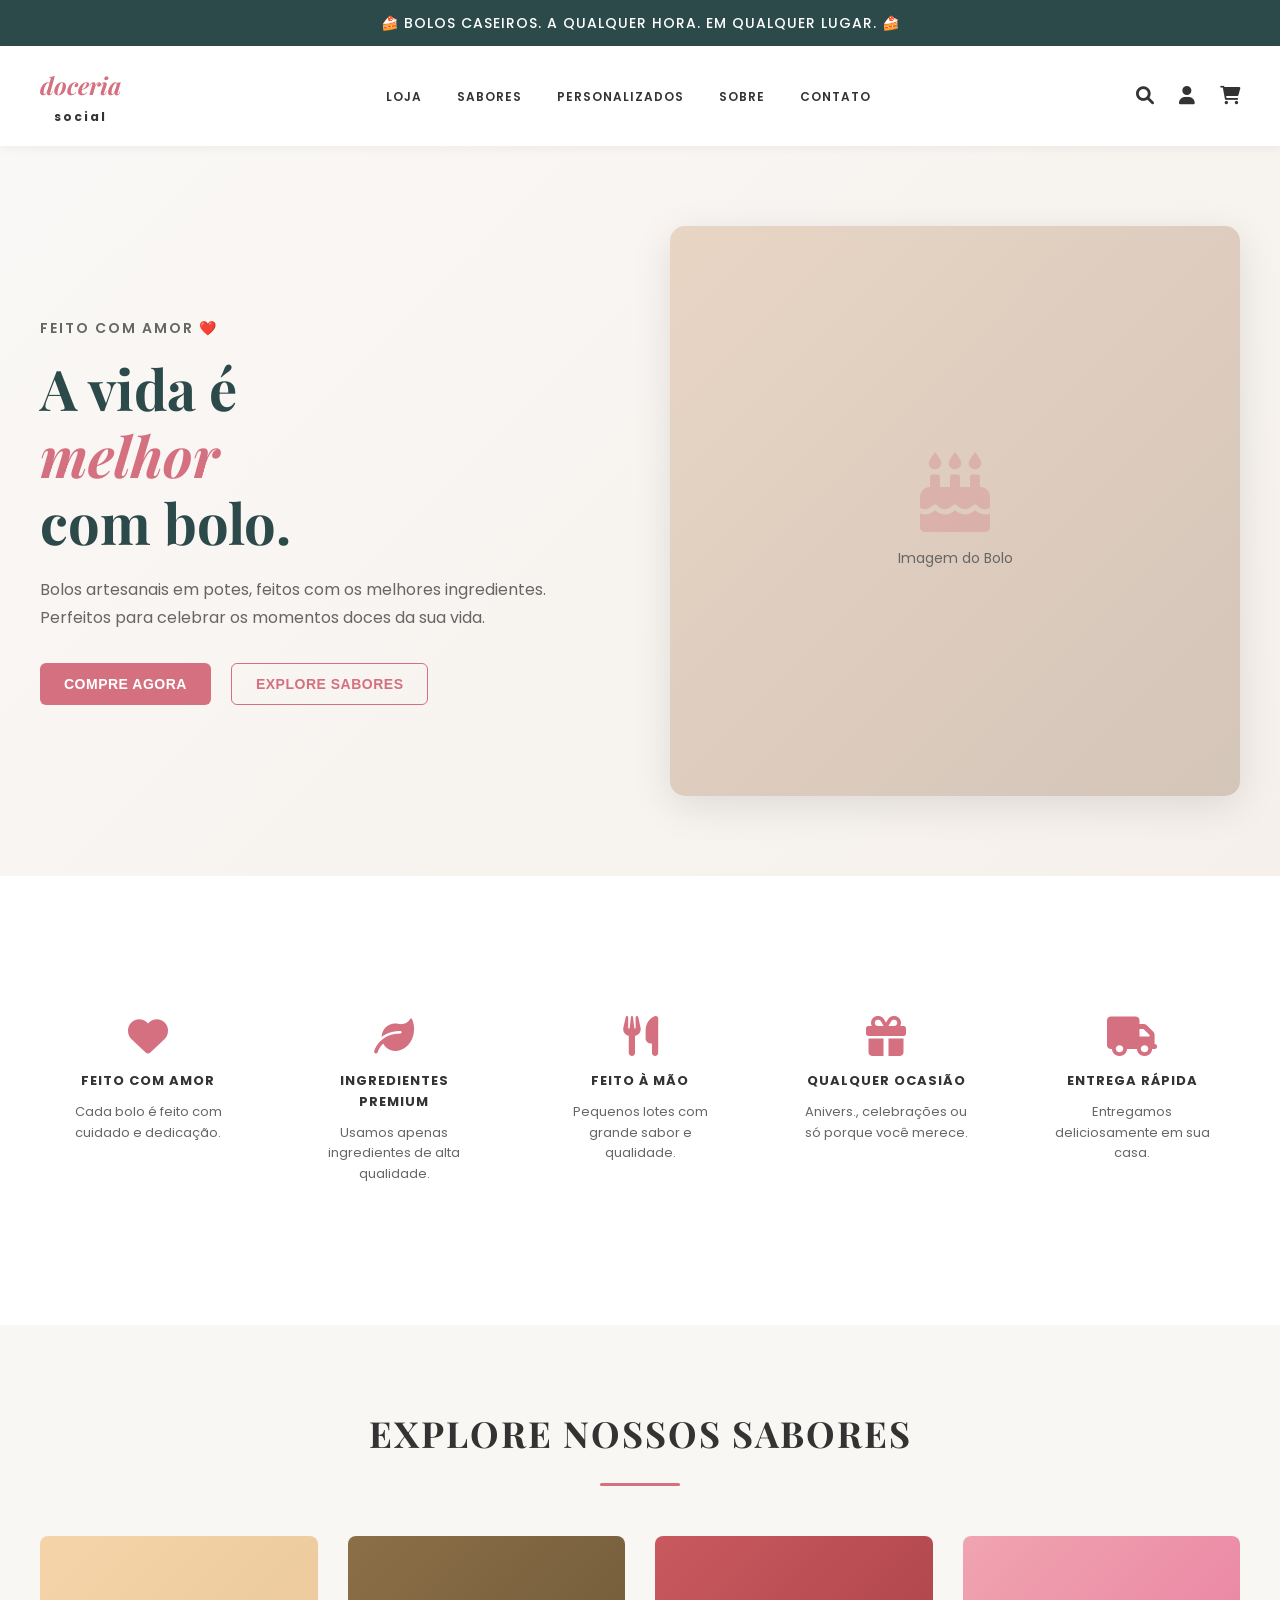
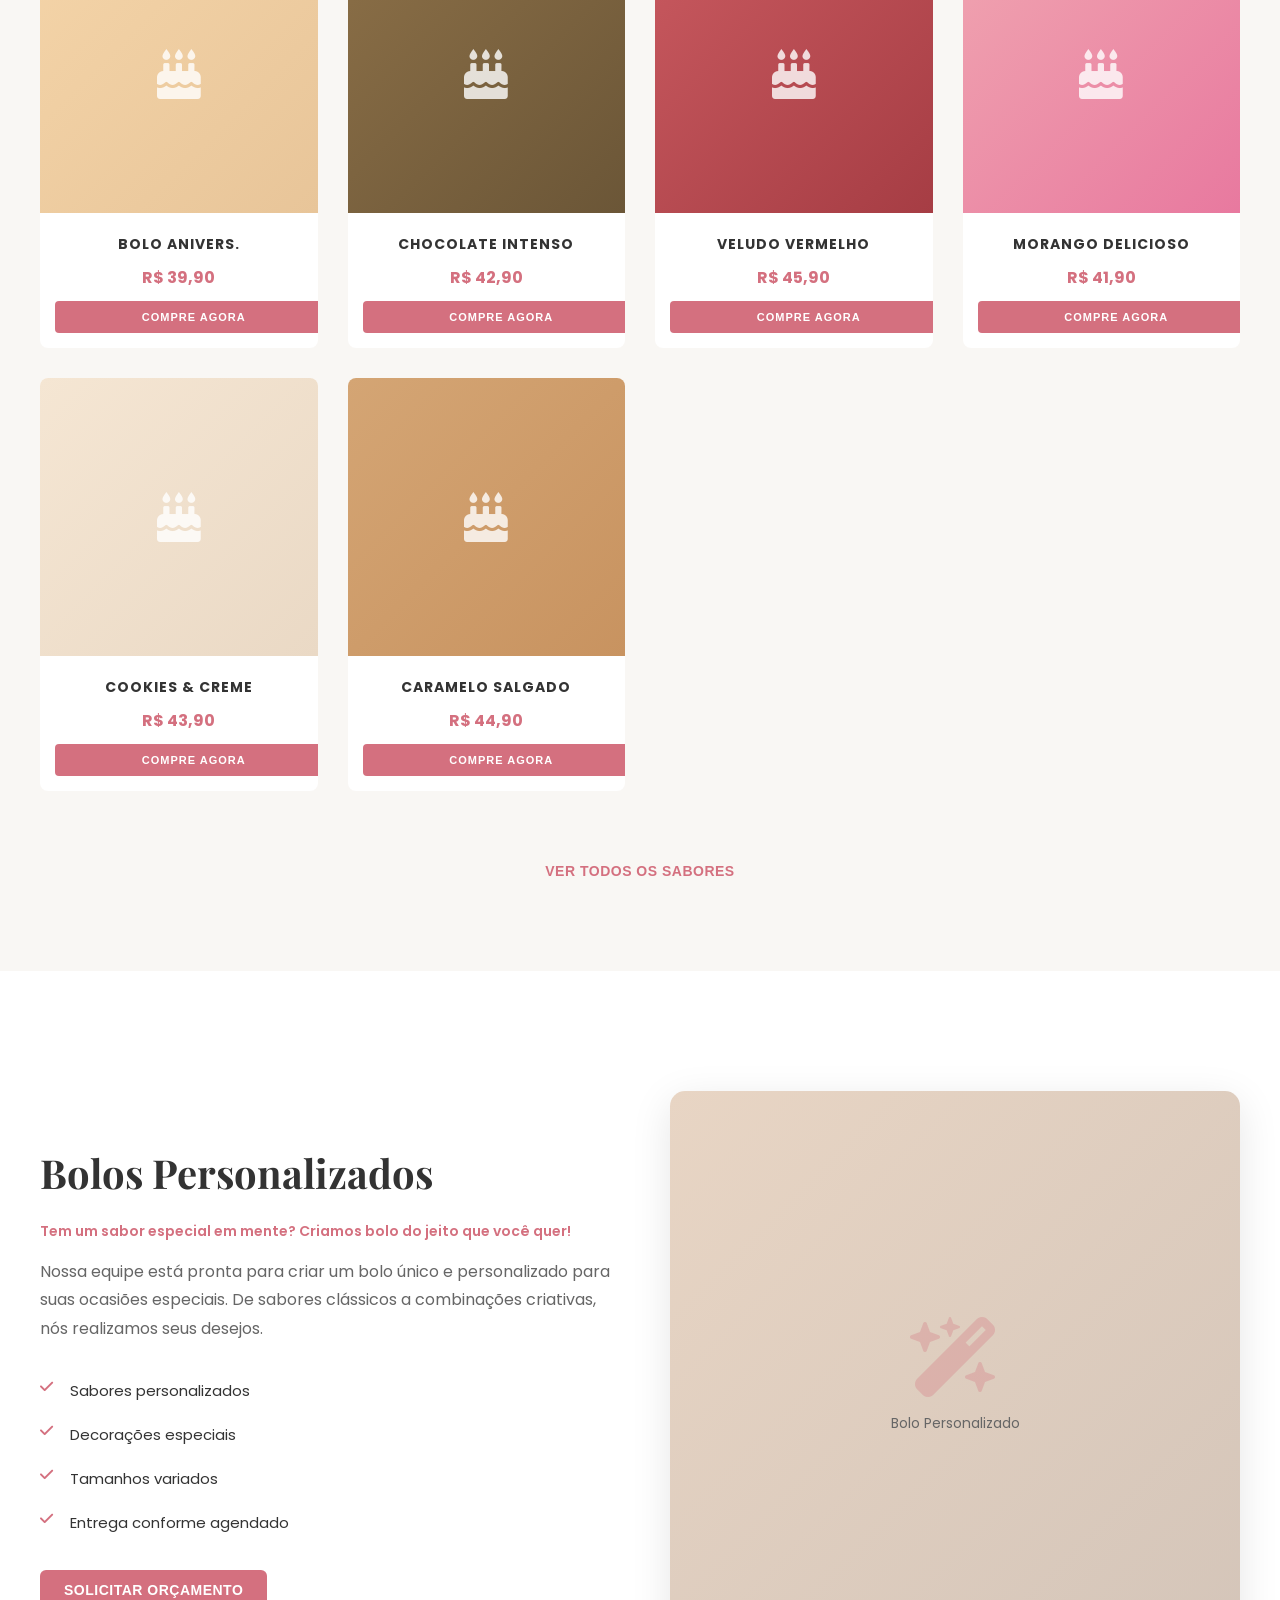
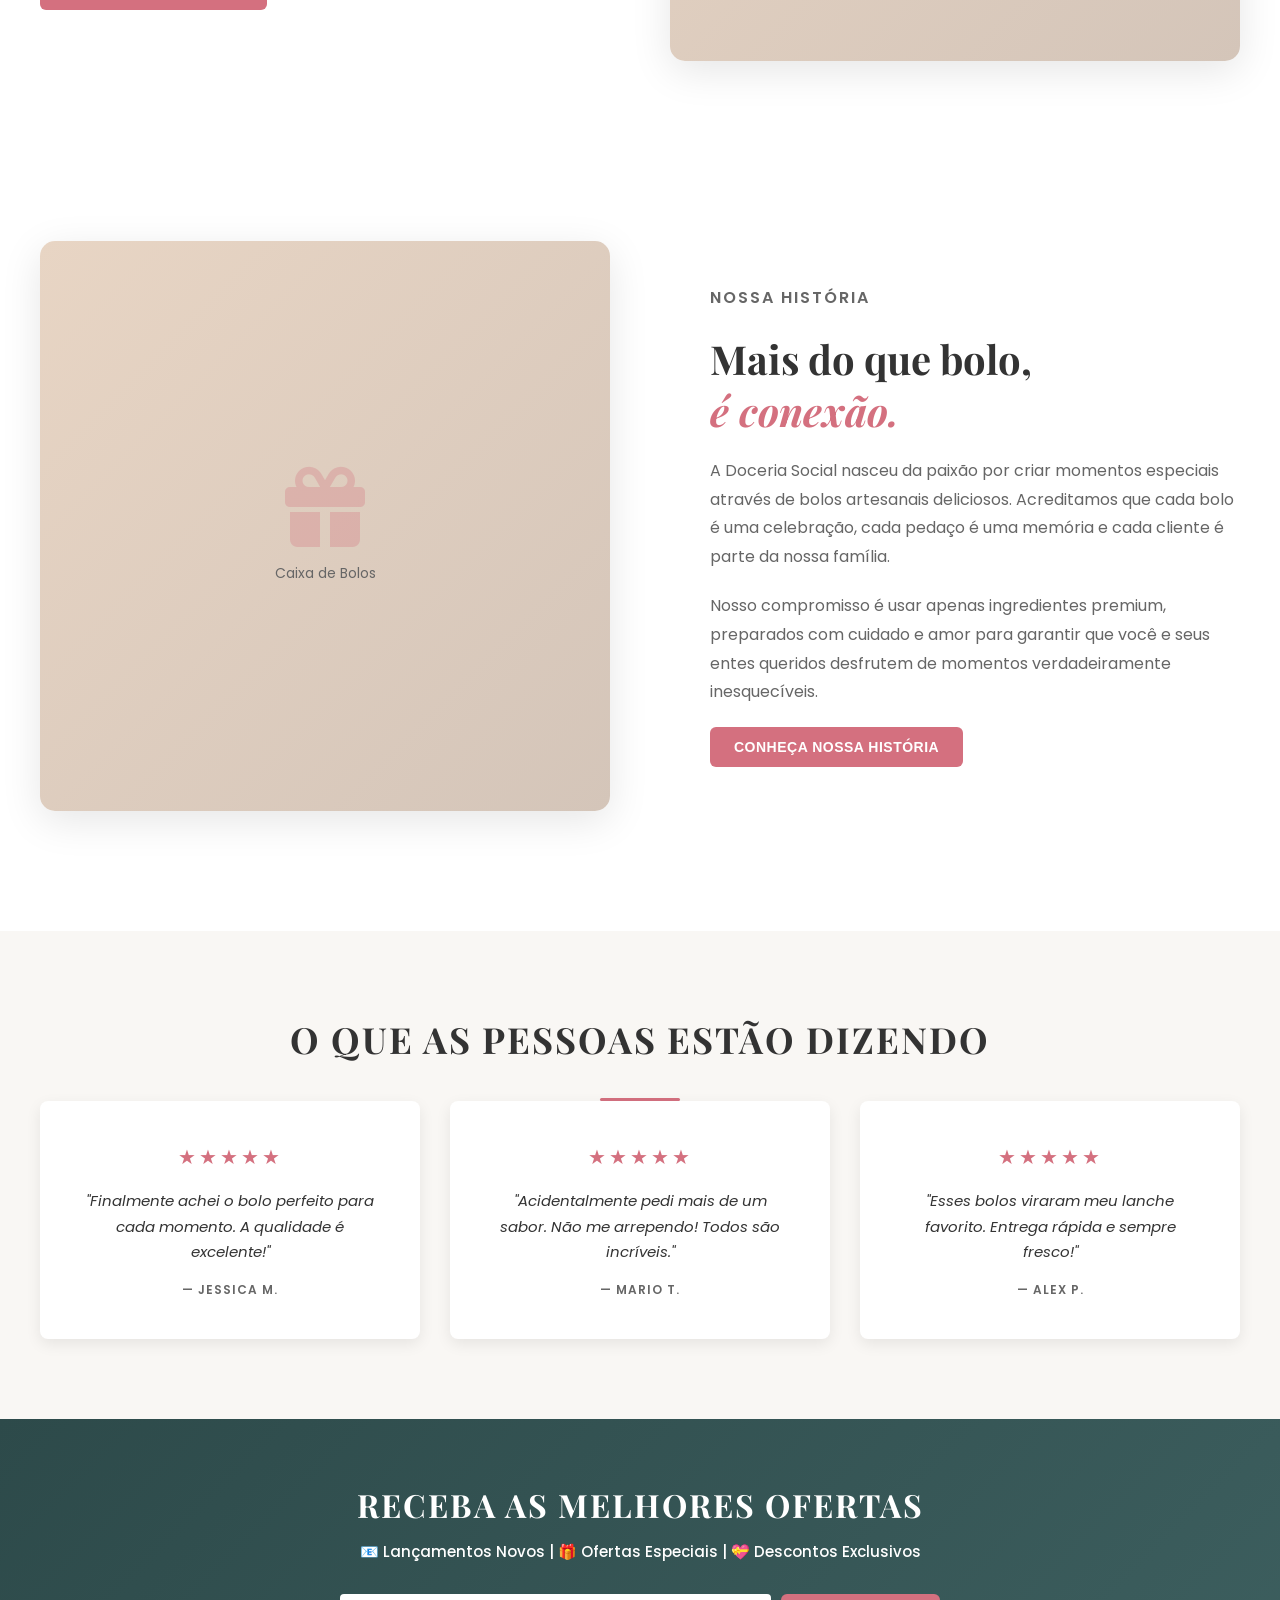
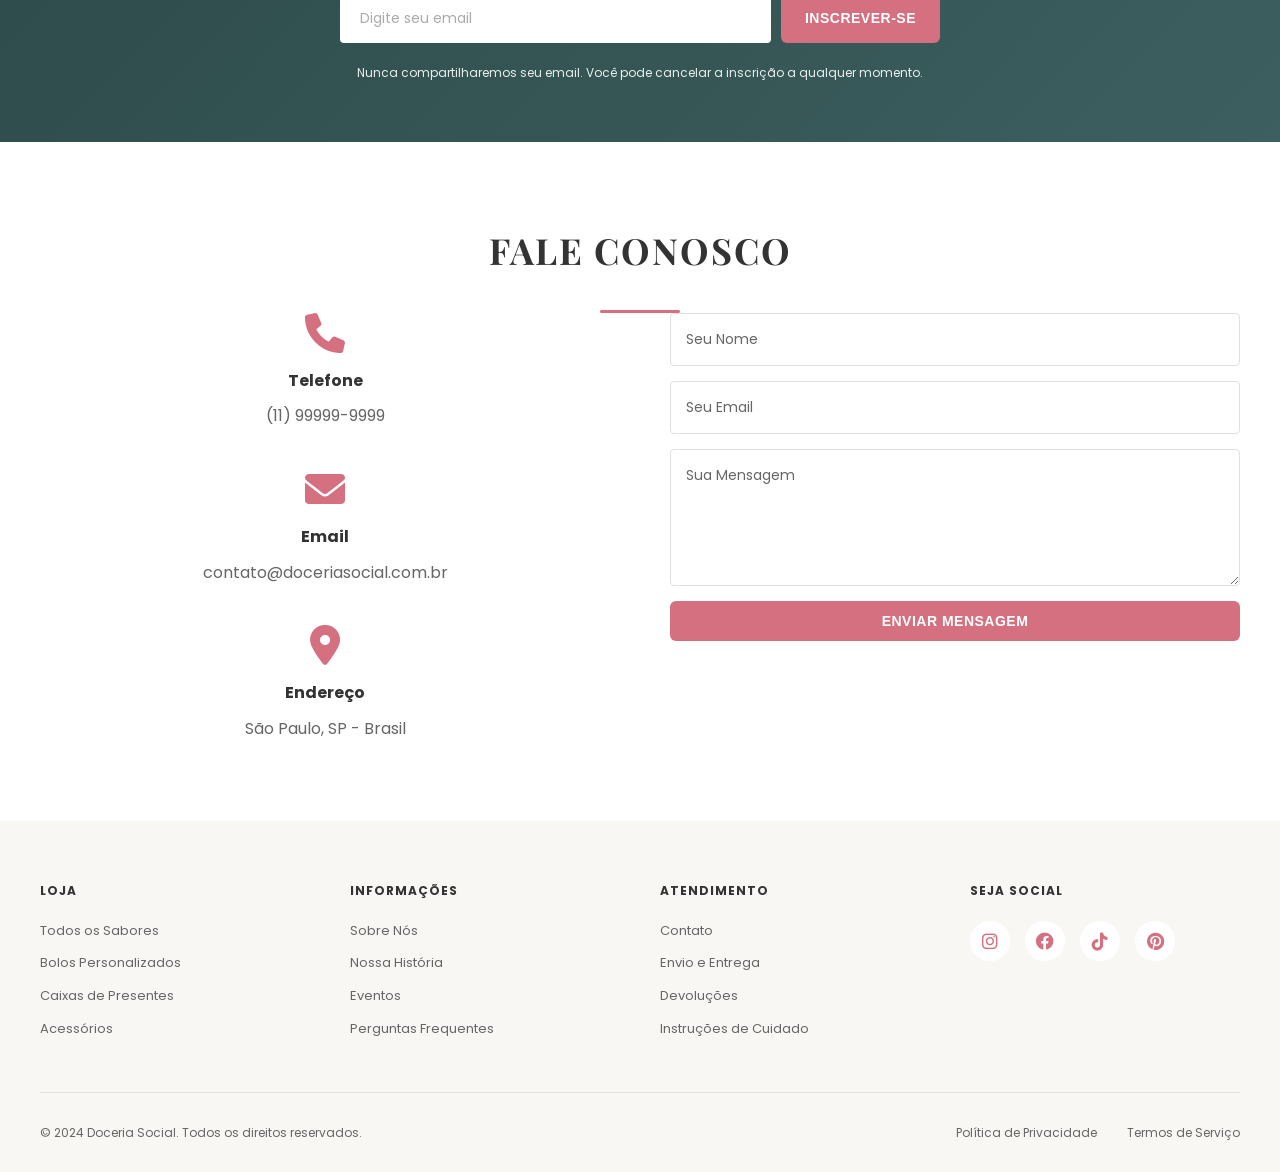
==== commit e4a1d097: "Integrar sistema completo de carrinho de compras com modais" ====
--- a/index.html
+++ b/index.html
@@ -5,6 +5,7 @@
     <meta name="viewport" content="width=device-width, initial-scale=1.0">
     <title>Doceria Social - Bolos Caseiros Artesanais 🍰</title>
     <link rel="stylesheet" href="style.css">
+    <link rel="stylesheet" href="cart-style.css">
     <link rel="stylesheet" href="https://cdnjs.cloudflare.com/ajax/libs/font-awesome/6.0.0/css/all.min.css">
     <link href="https://fonts.googleapis.com/css2?family=Playfair+Display:wght@700&family=Poppins:wght@400;500;600;700&display=swap" rel="stylesheet">
 </head>
@@ -30,7 +31,7 @@
                 <div class="nav-icons">
                     <a href="#search" class="icon-link"><i class="fas fa-search"></i></a>
                     <a href="#account" class="icon-link"><i class="fas fa-user"></i></a>
-                    <a href="#cart" class="icon-link cart-icon"><i class="fas fa-shopping-cart"></i><span class="cart-badge">0</span></a>
+                    <a href="#" class="icon-link cart-icon" onclick="openCartModal(); event.preventDefault();"><i class="fas fa-shopping-cart"></i><span class="cart-badge">0</span></a>
                 </div>
                 <div class="hamburger">
                     <span></span>
@@ -106,7 +107,7 @@
                 </div>
                 <h3>BOLO ANIVERS.</h3>
                 <p class="flavor-price">R$ 39,90</p>
-                <button class="btn-flavor">COMPRE AGORA</button>
+                <button class="btn-flavor" onclick="addToCart('BOLO ANIVERS.', 39.90)">COMPRE AGORA</button>
             </div>
             <div class="flavor-card">
                 <div class="flavor-image">
@@ -116,7 +117,7 @@
                 </div>
                 <h3>CHOCOLATE INTENSO</h3>
                 <p class="flavor-price">R$ 42,90</p>
-                <button class="btn-flavor">COMPRE AGORA</button>
+                <button class="btn-flavor" onclick="addToCart('CHOCOLATE INTENSO', 42.90)">COMPRE AGORA</button>
             </div>
             <div class="flavor-card">
                 <div class="flavor-image">
@@ -126,7 +127,7 @@
                 </div>
                 <h3>VELUDO VERMELHO</h3>
                 <p class="flavor-price">R$ 45,90</p>
-                <button class="btn-flavor">COMPRE AGORA</button>
+                <button class="btn-flavor" onclick="addToCart('VELUDO VERMELHO', 45.90)">COMPRE AGORA</button>
             </div>
             <div class="flavor-card">
                 <div class="flavor-image">
@@ -136,7 +137,7 @@
                 </div>
                 <h3>MORANGO DELICIOSO</h3>
                 <p class="flavor-price">R$ 41,90</p>
-                <button class="btn-flavor">COMPRE AGORA</button>
+                <button class="btn-flavor" onclick="addToCart('MORANGO DELICIOSO', 41.90)">COMPRE AGORA</button>
             </div>
             <div class="flavor-card">
                 <div class="flavor-image">
@@ -146,7 +147,7 @@
                 </div>
                 <h3>COOKIES & CREME</h3>
                 <p class="flavor-price">R$ 43,90</p>
-                <button class="btn-flavor">COMPRE AGORA</button>
+                <button class="btn-flavor" onclick="addToCart('COOKIES & CREME', 43.90)">COMPRE AGORA</button>
             </div>
             <div class="flavor-card">
                 <div class="flavor-image">
@@ -156,7 +157,7 @@
                 </div>
                 <h3>CARAMELO SALGADO</h3>
                 <p class="flavor-price">R$ 44,90</p>
-                <button class="btn-flavor">COMPRE AGORA</button>
+                <button class="btn-flavor" onclick="addToCart('CARAMELO SALGADO', 44.90)">COMPRE AGORA</button>
             </div>
         </div>
         <button class="btn btn-view-all">VER TODOS OS SABORES</button>
@@ -329,6 +330,156 @@
     <!-- Notification Toast -->
     <div id="toast" class="toast"></div>
 
+    <!-- CART MODALS -->
+    <div id="cart-modal" class="modal-overlay">
+        <div class="modal-content cart-modal-content">
+            <div class="modal-header">
+                <h2>🛒 Seu Carrinho</h2>
+                <button class="close-btn" onclick="closeCartModal()">&times;</button>
+            </div>
+            <div class="modal-body">
+                <div id="cart-empty" class="empty-state" style="display: none;">
+                    <i class="fas fa-shopping-cart"></i>
+                    <p>Seu carrinho está vazio</p>
+                    <p class="small-text">Adicione bolos deliciosos para começar!</p>
+                    <button class="btn btn-primary" onclick="closeCartModal()">Voltar ao Site</button>
+                </div>
+                <div id="cart-items-container" class="cart-items-list"></div>
+                <div id="cart-total" class="cart-total"></div>
+            </div>
+            <div class="modal-footer">
+                <button class="btn btn-secondary" onclick="clearCart()">Limpar Carrinho</button>
+                <button class="btn btn-secondary" onclick="closeCartModal()">Continuar Comprando</button>
+                <button class="btn btn-primary" id="checkout-btn" onclick="openCheckout()">Finalizar Pedido</button>
+            </div>
+        </div>
+    </div>
+
+    <!-- Checkout Modal -->
+    <div id="checkout-modal" class="modal-overlay">
+        <div class="modal-content checkout-modal-content">
+            <div class="modal-header">
+                <h2>📝 Finalizar Pedido</h2>
+                <button class="close-btn" onclick="closeCheckoutModal()">&times;</button>
+            </div>
+            <div class="modal-body">
+                <form id="checkout-form" onsubmit="event.preventDefault(); processOrder();">
+                    <div class="form-section">
+                        <h3>Informações Pessoais</h3>
+                        <div class="form-group">
+                            <label>Nome Completo *</label>
+                            <input type="text" id="client-name" placeholder="João Silva" required>
+                        </div>
+                        <div class="form-group">
+                            <label>Número de Telefone *</label>
+                            <input type="tel" id="client-phone" placeholder="(11) 99999-9999" required>
+                        </div>
+                        <div class="form-group">
+                            <label>Endereço Completo *</label>
+                            <textarea id="client-address" placeholder="Rua, número, bairro, cidade, CEP" required></textarea>
+                        </div>
+                    </div>
+
+                    <div class="form-section">
+                        <h3>Forma de Pagamento</h3>
+                        <div class="payment-options">
+                            <label class="payment-option">
+                                <input type="radio" name="payment" id="payment-method" value="Dinheiro na Entrega" required>
+                                <span class="payment-label">
+                                    <i class="fas fa-money-bill"></i>
+                                    <div>
+                                        <strong>Dinheiro na Entrega</strong>
+                                        <small>Pague quando receber</small>
+                                    </div>
+                                </span>
+                            </label>
+                            <label class="payment-option">
+                                <input type="radio" name="payment" id="payment-method" value="PIX na Entrega" required>
+                                <span class="payment-label">
+                                    <i class="fas fa-qrcode"></i>
+                                    <div>
+                                        <strong>PIX na Entrega</strong>
+                                        <small>Código QR fornecido na entrega</small>
+                                    </div>
+                                </span>
+                            </label>
+                            <label class="payment-option">
+                                <input type="radio" name="payment" id="payment-method" value="Cartão na Entrega" required>
+                                <span class="payment-label">
+                                    <i class="fas fa-credit-card"></i>
+                                    <div>
+                                        <strong>Cartão na Entrega</strong>
+                                        <small>Débito ou crédito no ato</small>
+                                    </div>
+                                </span>
+                            </label>
+                        </div>
+                        <div class="payment-info-banner">
+                            <i class="fas fa-info-circle"></i>
+                            <p><strong>Informação Importante:</strong> O pagamento é realizado SOMENTE no ato da entrega. Nenhum valor será cobrado antecipadamente.</p>
+                        </div>
+                    </div>
+
+                    <div class="order-preview">
+                        <h3>Resumo do Pedido</h3>
+                        <div class="preview-items">
+                            <!-- Preenchido via JavaScript -->
+                        </div>
+                    </div>
+
+                    <div class="form-footer">
+                        <button type="button" class="btn btn-secondary" onclick="closeCheckoutModal()">Cancelar</button>
+                        <button type="submit" class="btn btn-primary">Confirmar Pedido</button>
+                    </div>
+                </form>
+            </div>
+        </div>
+    </div>
+
+    <!-- Confirmation Modal -->
+    <div id="confirmation-modal" class="modal-overlay">
+        <div class="modal-content confirmation-modal-content">
+            <div id="confirmation-content"></div>
+            <div class="confirmation-footer">
+                <button class="btn btn-primary" onclick="closeConfirmationModal(); viewMyOrders();">Ver Meus Pedidos</button>
+                <button class="btn btn-secondary" onclick="closeConfirmationModal()">Voltar ao Site</button>
+            </div>
+        </div>
+    </div>
+
+    <!-- My Orders Modal -->
+    <div id="my-orders-modal" class="modal-overlay">
+        <div class="modal-content orders-modal-content">
+            <div class="modal-header">
+                <h2>📦 Meus Pedidos</h2>
+                <button class="close-btn" onclick="closeMyOrdersModal()">&times;</button>
+            </div>
+            <div class="modal-body">
+                <div id="my-orders-content"></div>
+            </div>
+            <div class="modal-footer">
+                <button class="btn btn-secondary" onclick="closeMyOrdersModal()">Fechar</button>
+            </div>
+        </div>
+    </div>
+
+    <!-- Order Details Modal -->
+    <div id="order-details-modal" class="modal-overlay">
+        <div class="modal-content order-details-modal-content">
+            <div class="modal-header">
+                <h2>Detalhes do Pedido</h2>
+                <button class="close-btn" onclick="closeOrderDetailsModal()">&times;</button>
+            </div>
+            <div class="modal-body">
+                <div id="order-details-content"></div>
+            </div>
+            <div class="modal-footer">
+                <button class="btn btn-secondary" onclick="closeOrderDetailsModal(); closeMyOrdersModal();">Voltar</button>
+            </div>
+        </div>
+    </div>
+
     <script src="script.js"></script>
+    <script src="cart-system.js"></script>
 </body>
 </html>
--- a/cart-style.css
+++ b/cart-style.css
@@ -0,0 +1,718 @@
+/* ========== CART SYSTEM STYLES ========== */
+
+.modal-overlay {
+    display: none;
+    position: fixed;
+    top: 0;
+    left: 0;
+    width: 100%;
+    height: 100%;
+    background-color: rgba(0, 0, 0, 0.7);
+    z-index: 1500;
+    align-items: center;
+    justify-content: center;
+    overflow-y: auto;
+    padding: 20px;
+}
+
+.modal-overlay.show {
+    display: flex;
+}
+
+.modal-content {
+    background-color: white;
+    border-radius: 12px;
+    box-shadow: 0 10px 50px rgba(0, 0, 0, 0.2);
+    max-height: 90vh;
+    overflow-y: auto;
+    animation: slideUp 0.3s ease;
+}
+
+@keyframes slideUp {
+    from {
+        transform: translateY(50px);
+        opacity: 0;
+    }
+    to {
+        transform: translateY(0);
+        opacity: 1;
+    }
+}
+
+.cart-modal-content {
+    width: 100%;
+    max-width: 600px;
+}
+
+.checkout-modal-content {
+    width: 100%;
+    max-width: 700px;
+}
+
+.confirmation-modal-content {
+    width: 100%;
+    max-width: 600px;
+}
+
+.orders-modal-content,
+.order-details-modal-content {
+    width: 100%;
+    max-width: 800px;
+}
+
+.modal-header {
+    display: flex;
+    justify-content: space-between;
+    align-items: center;
+    padding: 25px;
+    border-bottom: 1px solid var(--border-color);
+    background-color: var(--bg-light);
+}
+
+.modal-header h2 {
+    font-size: 22px;
+    color: var(--text-dark);
+    margin: 0;
+}
+
+.close-btn {
+    background: none;
+    border: none;
+    font-size: 28px;
+    color: var(--text-light);
+    cursor: pointer;
+    transition: color 0.3s ease;
+}
+
+.close-btn:hover {
+    color: var(--text-dark);
+}
+
+.modal-body {
+    padding: 25px;
+    max-height: calc(90vh - 150px);
+    overflow-y: auto;
+}
+
+.modal-footer {
+    display: flex;
+    gap: 10px;
+    justify-content: flex-end;
+    padding: 20px 25px;
+    border-top: 1px solid var(--border-color);
+    background-color: var(--bg-light);
+}
+
+/* ========== CART ITEMS ========== */
+.cart-items-list {
+    display: flex;
+    flex-direction: column;
+    gap: 15px;
+    margin-bottom: 20px;
+}
+
+.cart-item {
+    display: grid;
+    grid-template-columns: 1fr 200px 150px;
+    gap: 15px;
+    padding: 15px;
+    background-color: var(--bg-light);
+    border-radius: 8px;
+    align-items: center;
+}
+
+.item-info h4 {
+    font-size: 16px;
+    color: var(--text-dark);
+    margin-bottom: 5px;
+}
+
+.item-price {
+    color: var(--primary-color);
+    font-weight: 600;
+    font-size: 14px;
+}
+
+.item-quantity {
+    display: flex;
+    align-items: center;
+    gap: 8px;
+}
+
+.qty-btn {
+    width: 32px;
+    height: 32px;
+    border: 1px solid var(--border-color);
+    background-color: white;
+    border-radius: 4px;
+    cursor: pointer;
+    font-weight: bold;
+    transition: all 0.3s ease;
+}
+
+.qty-btn:hover {
+    background-color: var(--primary-color);
+    color: white;
+    border-color: var(--primary-color);
+}
+
+.qty-input {
+    width: 50px;
+    height: 32px;
+    border: 1px solid var(--border-color);
+    border-radius: 4px;
+    text-align: center;
+    font-weight: 600;
+}
+
+.item-total {
+    text-align: right;
+}
+
+.item-total p {
+    font-size: 16px;
+    color: var(--text-dark);
+    font-weight: 700;
+    margin-bottom: 8px;
+}
+
+.remove-btn {
+    background: none;
+    border: none;
+    color: #dc3545;
+    cursor: pointer;
+    text-decoration: underline;
+    font-size: 12px;
+    font-weight: 600;
+}
+
+.remove-btn:hover {
+    color: #c82333;
+}
+
+/* ========== CART TOTAL ========== */
+.cart-total {
+    background-color: white;
+    border: 2px solid var(--primary-color);
+    border-radius: 8px;
+    padding: 20px;
+    margin-bottom: 20px;
+}
+
+.cart-summary {
+    display: flex;
+    flex-direction: column;
+    gap: 12px;
+}
+
+.summary-row {
+    display: flex;
+    justify-content: space-between;
+    font-size: 14px;
+    color: var(--text-light);
+}
+
+.summary-row.total {
+    border-top: 2px solid var(--border-color);
+    padding-top: 12px;
+    font-size: 18px;
+    color: var(--text-dark);
+    font-weight: 700;
+}
+
+/* ========== CHECKOUT FORM ========== */
+.form-section {
+    margin-bottom: 25px;
+}
+
+.form-section h3 {
+    font-size: 16px;
+    color: var(--text-dark);
+    margin-bottom: 15px;
+    font-weight: 700;
+    display: flex;
+    align-items: center;
+    gap: 10px;
+}
+
+.form-group {
+    margin-bottom: 15px;
+}
+
+.form-group label {
+    display: block;
+    margin-bottom: 8px;
+    font-weight: 600;
+    color: var(--text-dark);
+    font-size: 14px;
+}
+
+.form-group input,
+.form-group textarea {
+    width: 100%;
+    padding: 12px 15px;
+    border: 1px solid var(--border-color);
+    border-radius: 6px;
+    font-family: var(--font-family);
+    font-size: 14px;
+    color: var(--text-dark);
+    transition: border-color 0.3s ease;
+}
+
+.form-group input:focus,
+.form-group textarea:focus {
+    outline: none;
+    border-color: var(--primary-color);
+    box-shadow: 0 0 0 3px rgba(212, 112, 127, 0.1);
+}
+
+.form-group textarea {
+    resize: vertical;
+    min-height: 80px;
+}
+
+/* ========== PAYMENT OPTIONS ========== */
+.payment-options {
+    display: flex;
+    flex-direction: column;
+    gap: 12px;
+    margin-bottom: 15px;
+}
+
+.payment-option {
+    display: flex;
+    align-items: center;
+    gap: 12px;
+    padding: 12px;
+    border: 2px solid var(--border-color);
+    border-radius: 8px;
+    cursor: pointer;
+    transition: all 0.3s ease;
+}
+
+.payment-option input[type="radio"] {
+    width: 18px;
+    height: 18px;
+    cursor: pointer;
+    accent-color: var(--primary-color);
+}
+
+.payment-option:hover {
+    border-color: var(--primary-color);
+    background-color: var(--bg-light);
+}
+
+.payment-option input[type="radio"]:checked + .payment-label {
+    color: var(--primary-color);
+}
+
+.payment-option input[type="radio"]:checked {
+    accent-color: var(--primary-color);
+}
+
+.payment-label {
+    display: flex;
+    align-items: center;
+    gap: 12px;
+    flex: 1;
+    cursor: pointer;
+}
+
+.payment-label i {
+    font-size: 24px;
+    color: var(--primary-color);
+}
+
+.payment-label strong {
+    display: block;
+    font-size: 14px;
+    color: var(--text-dark);
+}
+
+.payment-label small {
+    display: block;
+    font-size: 12px;
+    color: var(--text-light);
+    margin-top: 2px;
+}
+
+.payment-info-banner {
+    background-color: #fff3cd;
+    border-left: 4px solid #ffc107;
+    padding: 12px 15px;
+    border-radius: 4px;
+    display: flex;
+    gap: 10px;
+    align-items: flex-start;
+}
+
+.payment-info-banner i {
+    color: #856404;
+    flex-shrink: 0;
+    margin-top: 2px;
+}
+
+.payment-info-banner p {
+    margin: 0;
+    font-size: 12px;
+    color: #856404;
+}
+
+/* ========== ORDER PREVIEW ========== */
+.order-preview {
+    background-color: var(--bg-light);
+    padding: 15px;
+    border-radius: 8px;
+    margin-bottom: 20px;
+}
+
+.order-preview h3 {
+    font-size: 14px;
+    color: var(--text-dark);
+    margin-bottom: 12px;
+    font-weight: 700;
+}
+
+.preview-items {
+    display: flex;
+    flex-direction: column;
+    gap: 8px;
+}
+
+.preview-item {
+    display: flex;
+    justify-content: space-between;
+    padding: 8px 0;
+    border-bottom: 1px solid var(--border-color);
+    font-size: 13px;
+    color: var(--text-light);
+}
+
+.preview-item:last-child {
+    border-bottom: none;
+}
+
+/* ========== CONFIRMATION ========== */
+.confirmation-header {
+    text-align: center;
+    padding: 30px 25px 20px;
+    border-bottom: 2px solid var(--primary-color);
+}
+
+.confirmation-header i {
+    font-size: 60px;
+    color: #52b788;
+    display: block;
+    margin-bottom: 15px;
+}
+
+.confirmation-header h2 {
+    font-size: 24px;
+    color: #52b788;
+    margin: 0;
+}
+
+.confirmation-body {
+    padding: 25px;
+}
+
+.order-details,
+.order-items,
+.order-total {
+    margin-bottom: 20px;
+    padding-bottom: 20px;
+    border-bottom: 1px solid var(--border-color);
+}
+
+.order-details h3 {
+    font-size: 16px;
+    color: var(--primary-color);
+    margin-bottom: 10px;
+}
+
+.order-details p,
+.order-items p {
+    font-size: 14px;
+    color: var(--text-dark);
+    margin: 8px 0;
+}
+
+.order-items h4 {
+    font-size: 14px;
+    color: var(--text-dark);
+    margin-bottom: 10px;
+    font-weight: 700;
+}
+
+.order-items ul {
+    list-style: none;
+    padding: 0;
+    margin: 0;
+}
+
+.order-items li {
+    font-size: 13px;
+    color: var(--text-light);
+    padding: 5px 0;
+}
+
+.order-total p {
+    display: flex;
+    justify-content: space-between;
+    margin: 8px 0;
+    font-size: 14px;
+}
+
+.order-total p.total {
+    font-size: 18px;
+    color: var(--primary-color);
+    font-weight: 700;
+    padding-top: 10px;
+    border-top: 2px solid var(--border-color);
+}
+
+.payment-info {
+    background-color: #d1e7dd;
+    border-left: 4px solid #52b788;
+    padding: 12px 15px;
+    border-radius: 4px;
+    margin-top: 20px;
+}
+
+.payment-info p {
+    margin: 5px 0;
+    font-size: 12px;
+    color: #0f5132;
+}
+
+.payment-info p:first-child {
+    font-weight: 600;
+}
+
+.confirmation-footer {
+    display: flex;
+    gap: 10px;
+    justify-content: flex-end;
+    padding: 20px 25px;
+    border-top: 1px solid var(--border-color);
+    background-color: var(--bg-light);
+}
+
+/* ========== MY ORDERS ========== */
+.order-history-card {
+    background-color: var(--bg-light);
+    padding: 15px;
+    border-radius: 8px;
+    border-left: 4px solid var(--primary-color);
+    margin-bottom: 15px;
+    transition: all 0.3s ease;
+}
+
+.order-history-card:hover {
+    box-shadow: 0 5px 15px rgba(0, 0, 0, 0.1);
+}
+
+.order-header {
+    display: flex;
+    justify-content: space-between;
+    align-items: center;
+    margin-bottom: 10px;
+}
+
+.order-header h4 {
+    font-size: 14px;
+    color: var(--text-dark);
+    margin: 0;
+}
+
+.order-status {
+    display: inline-block;
+    padding: 4px 12px;
+    border-radius: 20px;
+    font-size: 11px;
+    font-weight: 600;
+}
+
+.order-status.pending {
+    background-color: #fff3cd;
+    color: #856404;
+}
+
+.order-status.preparing {
+    background-color: #cfe2ff;
+    color: #084298;
+}
+
+.order-status.completed {
+    background-color: #d1e7dd;
+    color: #0f5132;
+}
+
+.order-history-card p {
+    font-size: 13px;
+    color: var(--text-light);
+    margin: 5px 0;
+}
+
+.order-history-card .btn {
+    margin-top: 10px;
+}
+
+/* ========== ORDER DETAILS ========== */
+.order-detail-header {
+    padding: 20px 0;
+    border-bottom: 2px solid var(--primary-color);
+    margin-bottom: 20px;
+}
+
+.order-detail-header h3 {
+    font-size: 18px;
+    color: var(--primary-color);
+    margin: 0;
+}
+
+.detail-section {
+    margin-bottom: 20px;
+    padding-bottom: 20px;
+    border-bottom: 1px solid var(--border-color);
+}
+
+.detail-section:last-child {
+    border-bottom: none;
+}
+
+.detail-section h4 {
+    font-size: 14px;
+    color: var(--text-dark);
+    margin-bottom: 10px;
+    font-weight: 700;
+}
+
+.detail-section p {
+    font-size: 14px;
+    color: var(--text-light);
+    margin: 5px 0;
+}
+
+.detail-section ul {
+    list-style: none;
+    padding: 0;
+    margin: 0;
+}
+
+.detail-section li {
+    font-size: 13px;
+    color: var(--text-light);
+    padding: 5px 0;
+}
+
+.detail-section .total {
+    font-size: 16px;
+    color: var(--primary-color);
+    font-weight: 700;
+    padding-top: 10px;
+    border-top: 1px solid var(--border-color);
+}
+
+/* ========== EMPTY STATE ========== */
+.empty-state {
+    text-align: center;
+    padding: 40px 20px;
+}
+
+.empty-state i {
+    font-size: 48px;
+    color: var(--text-light);
+    opacity: 0.5;
+    display: block;
+    margin-bottom: 15px;
+}
+
+.empty-state p {
+    color: var(--text-light);
+    margin: 10px 0;
+}
+
+.small-text {
+    font-size: 13px !important;
+}
+
+/* ========== BUTTON STYLES ========== */
+.btn {
+    padding: 12px 24px;
+    border: none;
+    border-radius: 6px;
+    font-size: 14px;
+    font-weight: 600;
+    cursor: pointer;
+    transition: all 0.3s ease;
+    text-transform: uppercase;
+    letter-spacing: 0.5px;
+}
+
+.btn-primary {
+    background-color: var(--primary-color);
+    color: white;
+}
+
+.btn-primary:hover {
+    background-color: var(--accent-pink);
+    transform: translateY(-2px);
+}
+
+.btn-secondary {
+    background-color: transparent;
+    color: var(--primary-color);
+    border: 1px solid var(--primary-color);
+}
+
+.btn-secondary:hover {
+    background-color: var(--primary-color);
+    color: white;
+}
+
+.btn-small {
+    padding: 8px 16px;
+    font-size: 12px;
+}
+
+/* ========== RESPONSIVE ========== */
+@media (max-width: 768px) {
+    .cart-modal-content,
+    .checkout-modal-content,
+    .confirmation-modal-content,
+    .orders-modal-content,
+    .order-details-modal-content {
+        width: 95%;
+        max-width: 100%;
+    }
+
+    .cart-item {
+        grid-template-columns: 1fr;
+        gap: 10px;
+    }
+
+    .item-quantity,
+    .item-total {
+        width: 100%;
+        justify-content: space-between;
+    }
+
+    .modal-footer {
+        flex-direction: column;
+    }
+
+    .modal-footer .btn {
+        width: 100%;
+    }
+
+    .payment-options {
+        flex-direction: column;
+    }
+
+    .order-header {
+        flex-direction: column;
+        align-items: flex-start;
+        gap: 8px;
+    }
+}
